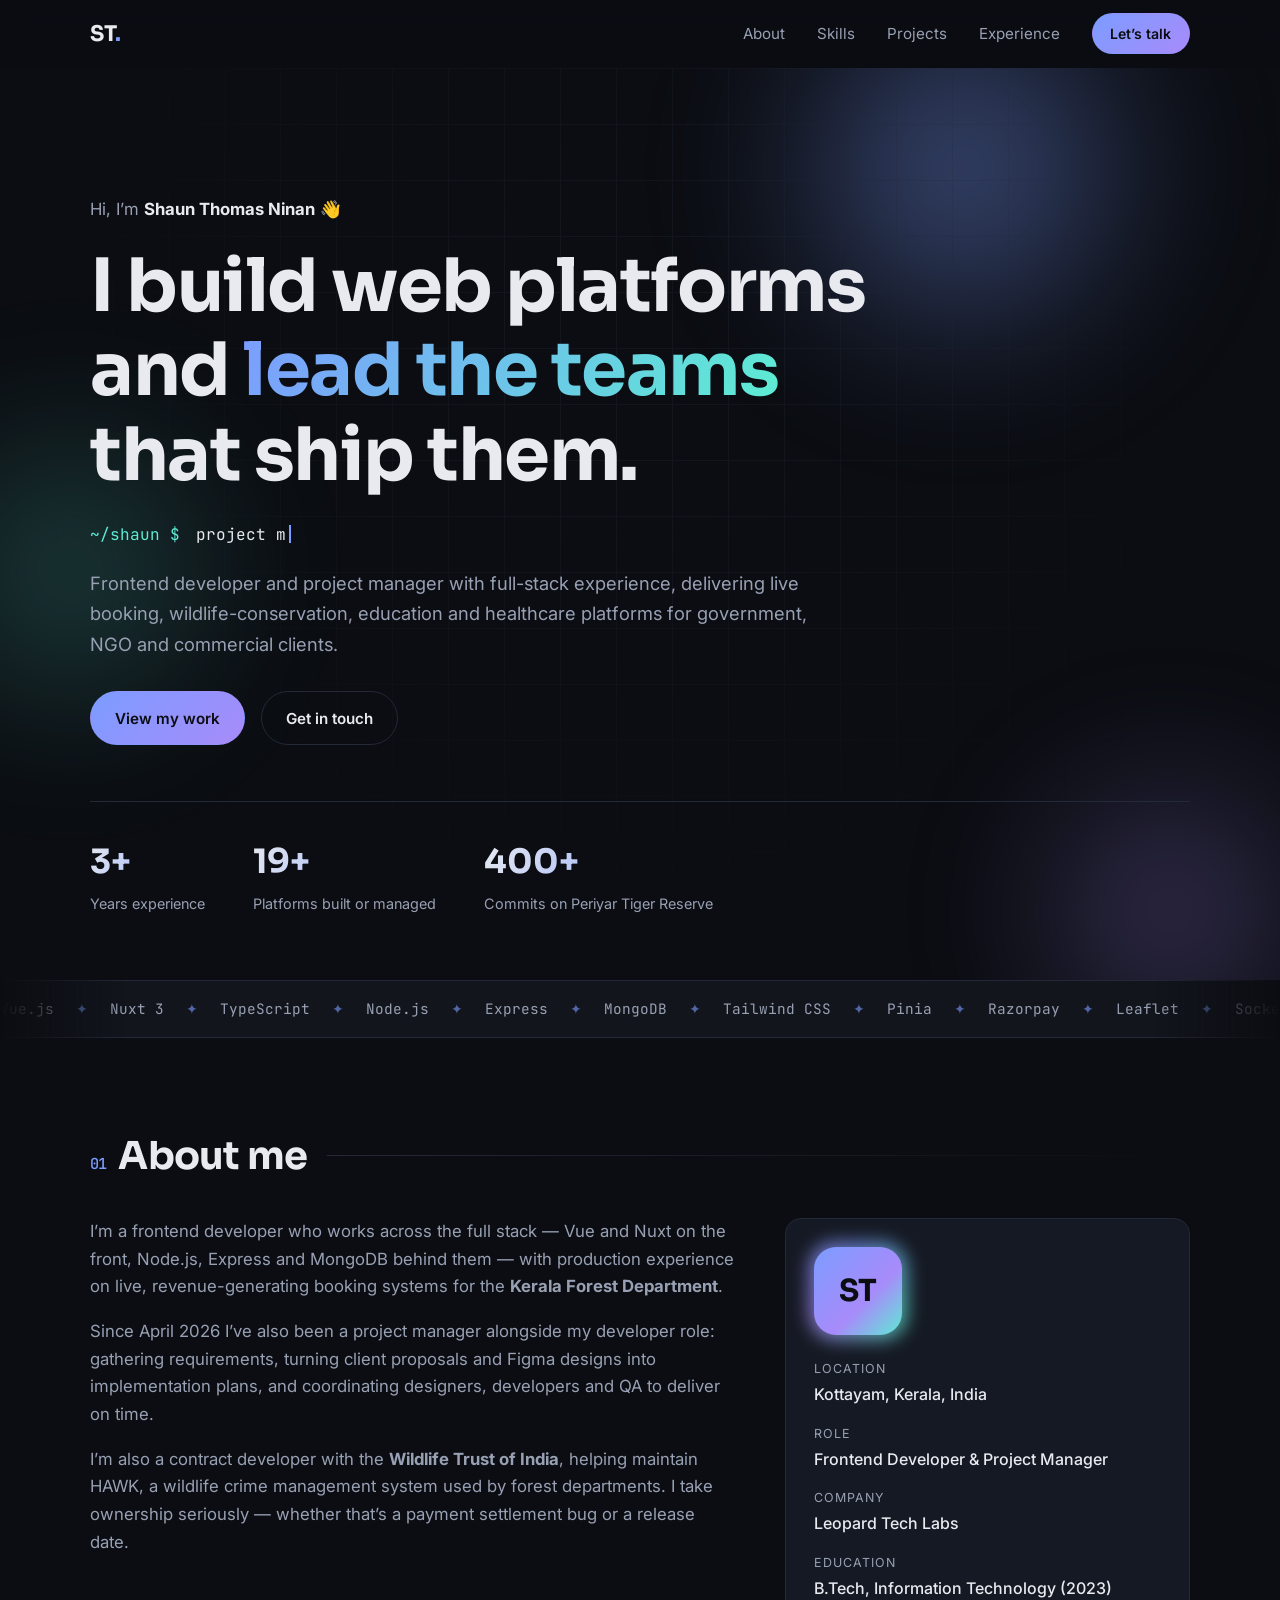
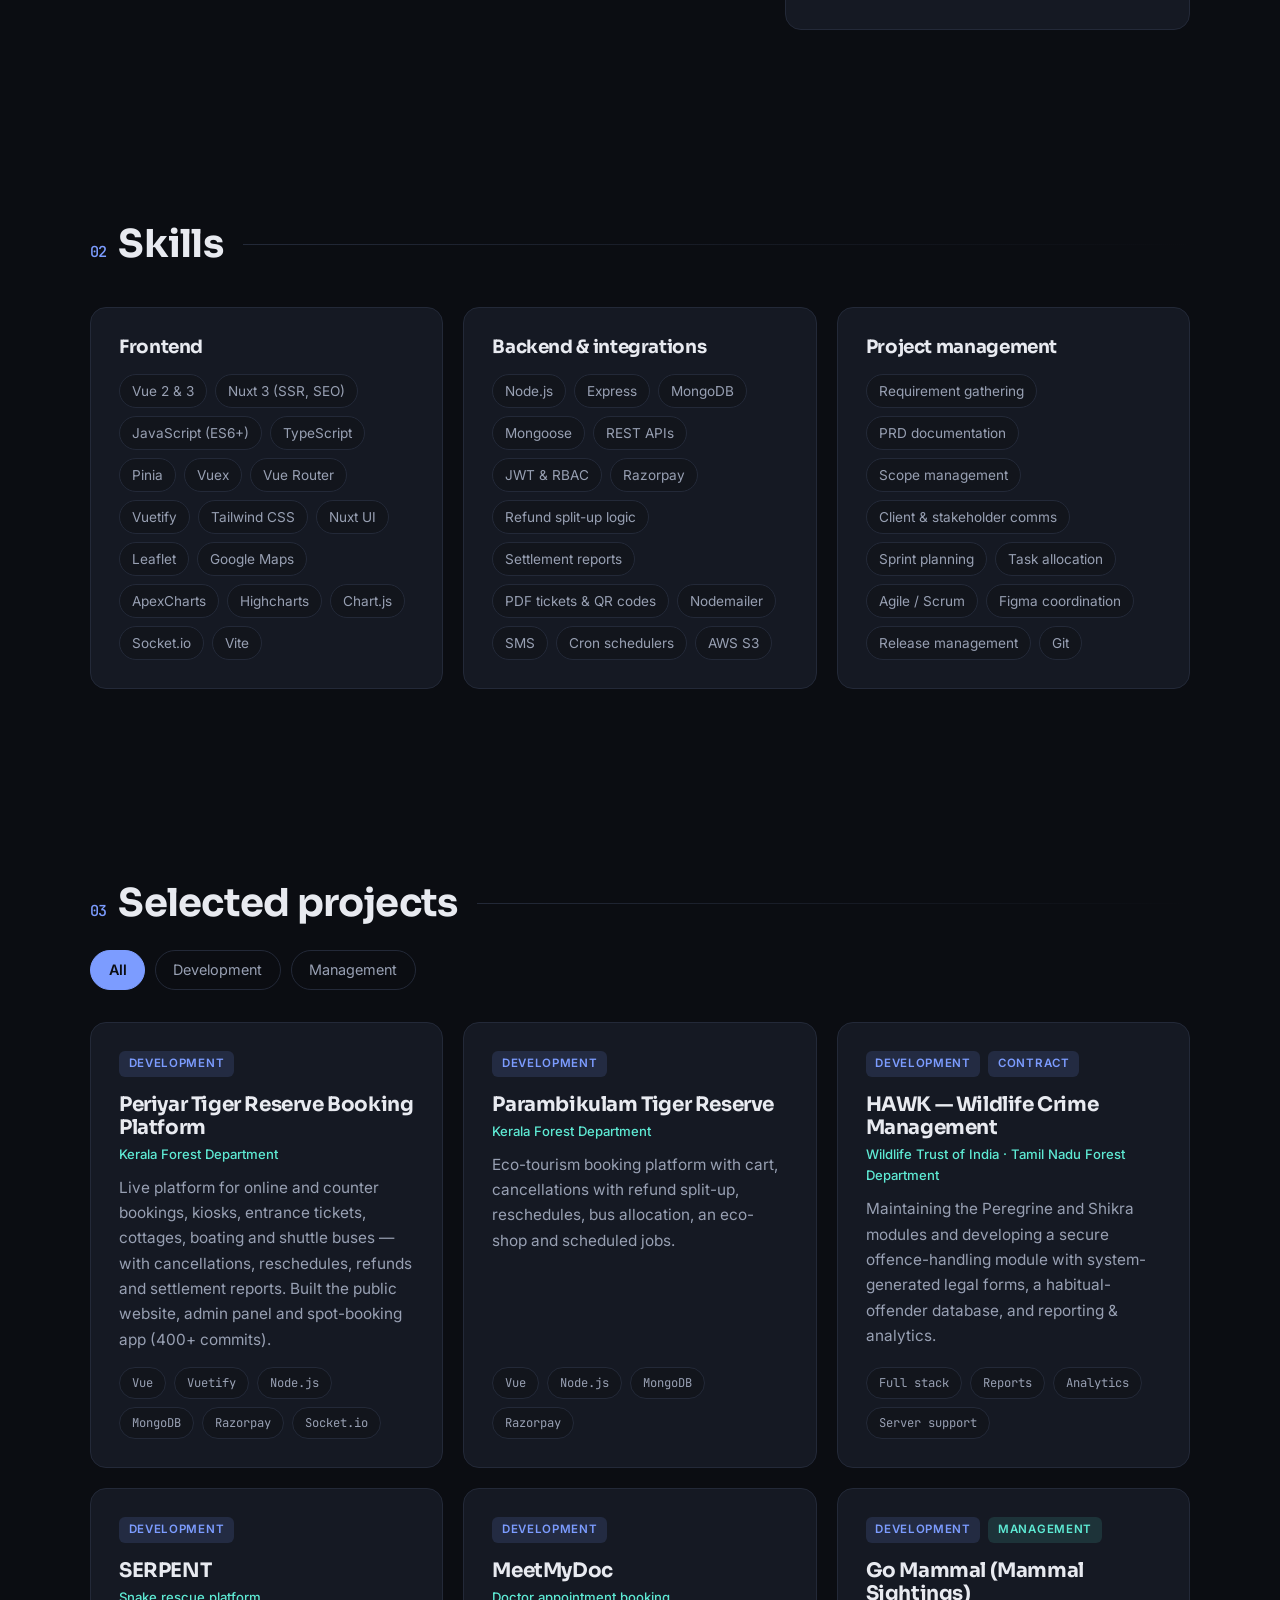
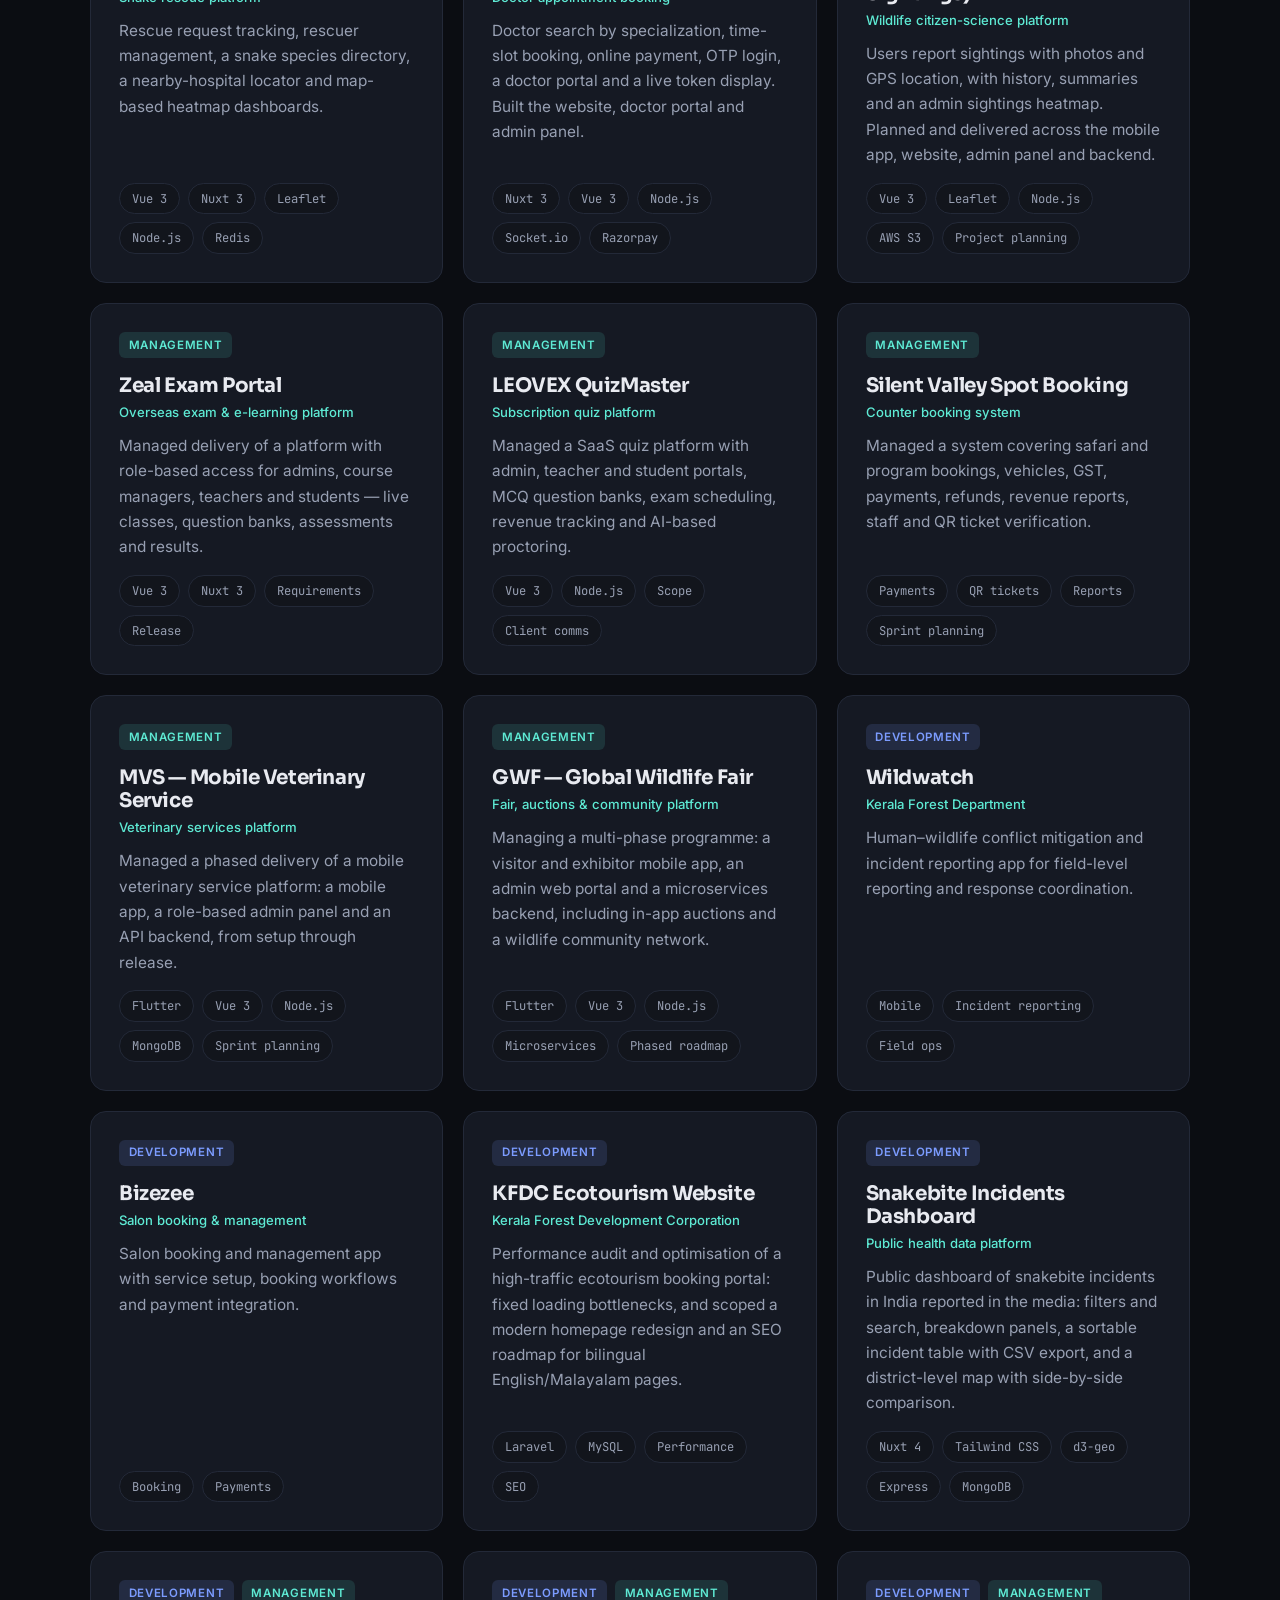
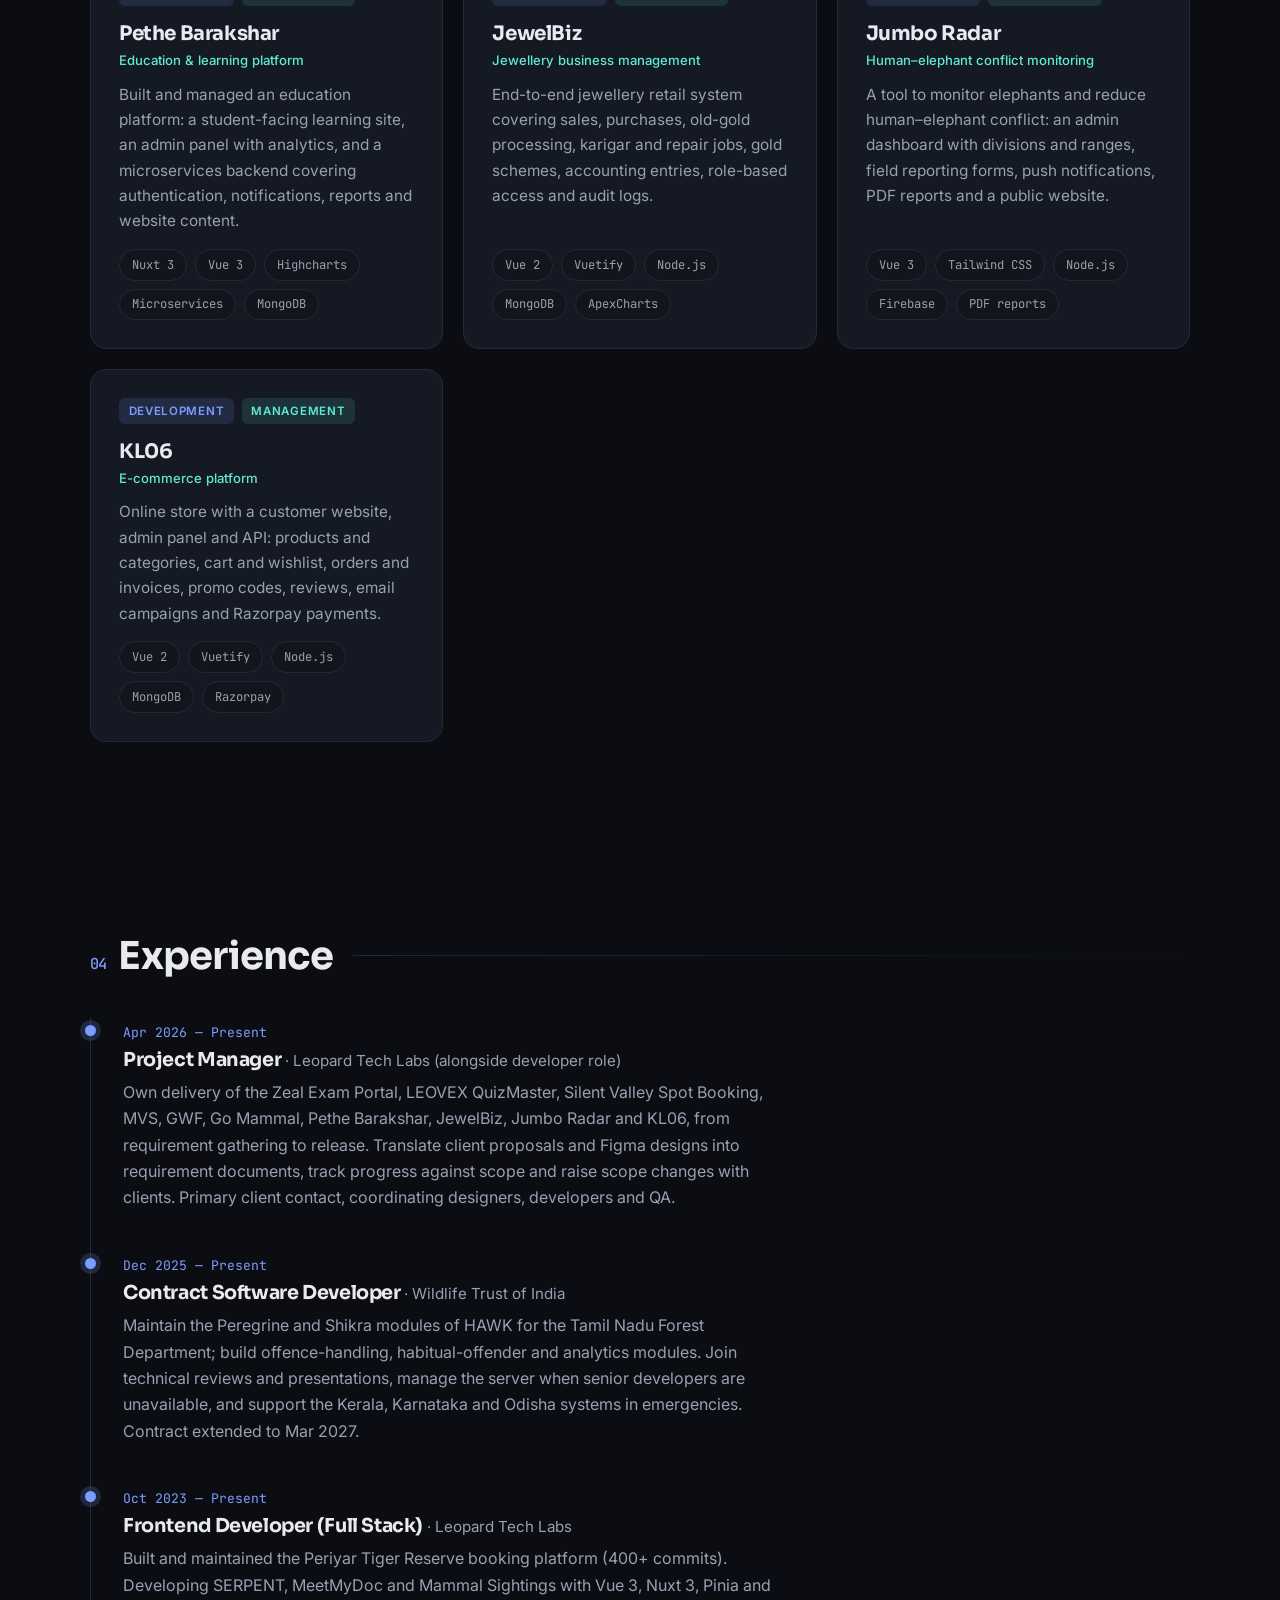
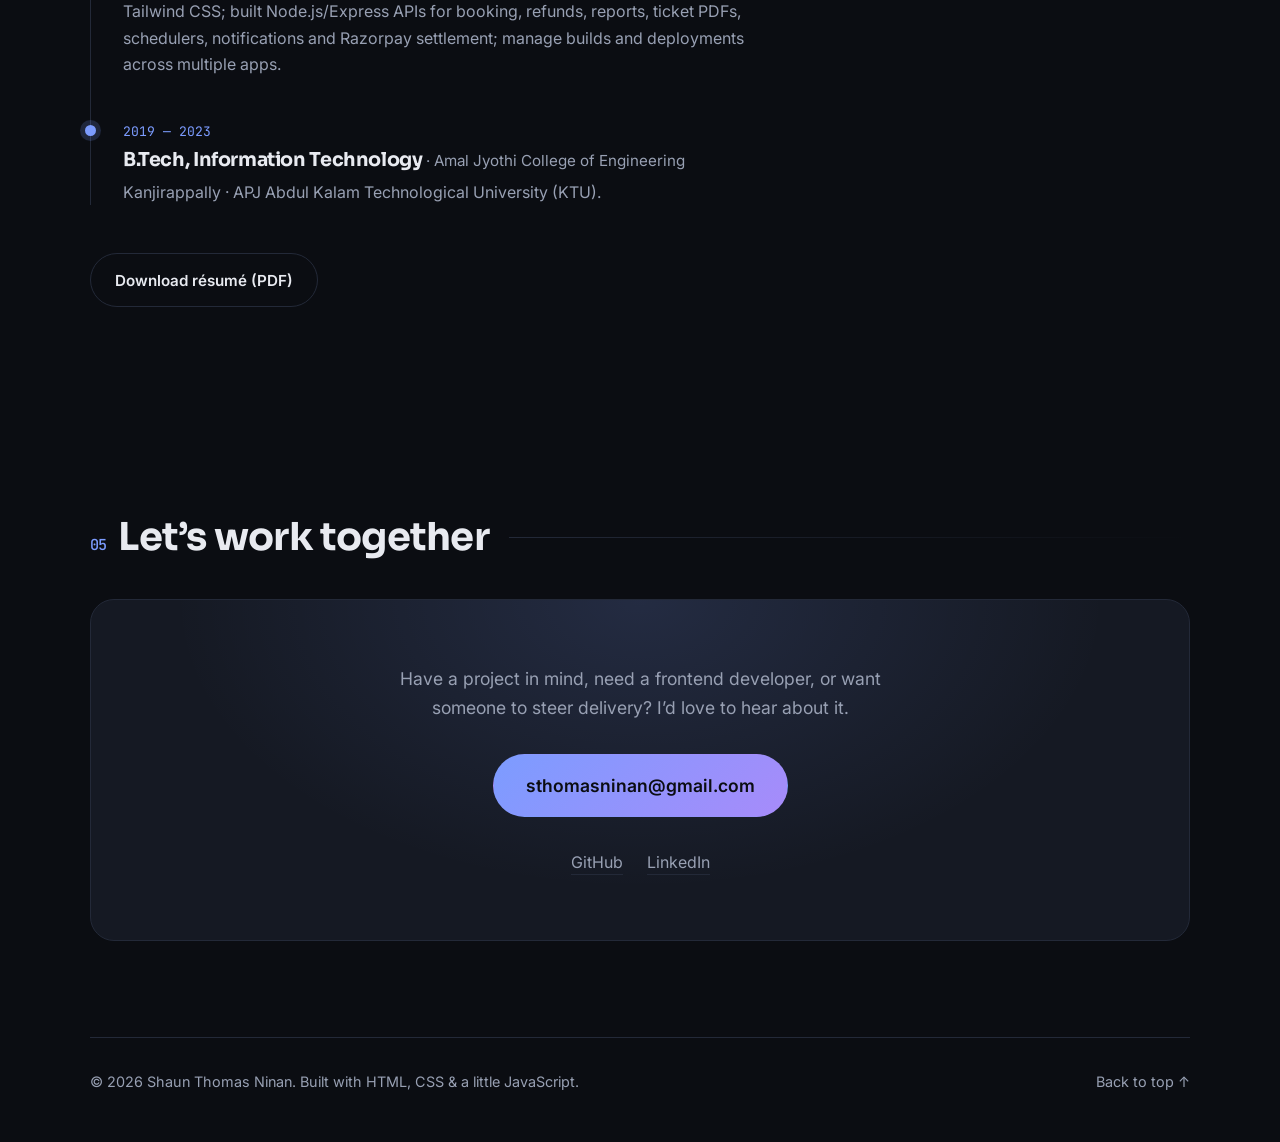
==== index.html @ 78aee13f "Move site to repo root for GitHub Pages" ====
<!doctype html>
<html lang="en">
<head>
  <meta charset="utf-8">
  <meta name="viewport" content="width=device-width, initial-scale=1">
  <title>Shaun Thomas Ninan — Frontend Developer & Project Manager</title>
  <meta name="description" content="Portfolio of Shaun Thomas Ninan — frontend developer (Vue, Nuxt, Node.js) and project manager building booking, wildlife and education platforms for government, NGO and commercial clients.">
  <meta name="theme-color" content="#0b0d12">
  <meta property="og:title" content="Shaun Thomas Ninan — Frontend Developer & Project Manager">
  <meta property="og:description" content="I build web platforms and lead the teams that ship them.">
  <meta property="og:type" content="website">
  <link rel="icon" href="data:image/svg+xml,<svg xmlns='http://www.w3.org/2000/svg' viewBox='0 0 100 100'><rect width='100' height='100' rx='24' fill='%230b0d12'/><text x='50' y='68' font-size='56' font-family='sans-serif' font-weight='700' text-anchor='middle' fill='%237c9cff'>ST</text></svg>">
  <link rel="preconnect" href="https://fonts.googleapis.com">
  <link rel="preconnect" href="https://fonts.gstatic.com" crossorigin>
  <link href="https://fonts.googleapis.com/css2?family=Inter:wght@400;500;600&family=Sora:wght@500;600;700&family=JetBrains+Mono:wght@400;500&display=swap" rel="stylesheet">
  <link rel="stylesheet" href="styles.css">
</head>
<body>
  <a class="skip-link" href="#main">Skip to content</a>
  <div class="scroll-progress" aria-hidden="true"></div>
  <div class="cursor-glow" aria-hidden="true"></div>

  <header class="site-header" id="top">
    <nav class="nav container" aria-label="Primary">
      <a class="logo" href="#top" aria-label="Home">ST<span>.</span></a>
      <button class="nav-toggle" aria-expanded="false" aria-controls="nav-links" aria-label="Toggle menu">
        <span></span><span></span>
      </button>
      <ul class="nav-links" id="nav-links">
        <li><a href="#about">About</a></li>
        <li><a href="#skills">Skills</a></li>
        <li><a href="#projects">Projects</a></li>
        <li><a href="#experience">Experience</a></li>
        <li><a class="btn btn-small" href="#contact">Let’s talk</a></li>
      </ul>
    </nav>
  </header>

  <main id="main">
    <!-- HERO -->
    <section class="hero-wrap">
      <div class="hero-bg" aria-hidden="true">
        <span class="blob b1"></span><span class="blob b2"></span><span class="blob b3"></span>
        <div class="grid-lines"></div>
      </div>
    <div class="hero container">
      <p class="eyebrow reveal">Hi, I’m <strong>Shaun Thomas Ninan</strong> 👋</p>
      <h1 aria-label="I build web platforms and lead the teams that ship them.">
        <span class="line" aria-hidden="true"><span style="--i:0">I build web platforms</span></span>
        <span class="line" aria-hidden="true"><span style="--i:1">and <span class="gradient-text">lead the teams</span></span></span>
        <span class="line" aria-hidden="true"><span style="--i:2">that ship them.</span></span>
      </h1>
      <p class="role mono reveal"><span class="prompt">~/shaun $</span> <span id="typed" data-words="frontend developer|project manager|full-stack engineer|Vue &amp; Nuxt builder">frontend developer</span><span class="caret" aria-hidden="true"></span></p>
      <p class="lead reveal">Frontend developer and project manager with full-stack experience, delivering live booking, wildlife-conservation, education and healthcare platforms for government, NGO and commercial clients.</p>
      <div class="hero-actions reveal">
        <a class="btn" href="#projects">View my work</a>
        <a class="btn btn-ghost" href="#contact">Get in touch</a>
      </div>
      <ul class="stats reveal" aria-label="Highlights">
        <li><strong data-count="3" data-suffix="+">3+</strong><span>Years experience</span></li>
        <li><strong data-count="19" data-suffix="+">19+</strong><span>Platforms built or managed</span></li>
        <li><strong data-count="400" data-suffix="+">400+</strong><span>Commits on Periyar Tiger Reserve</span></li>
      </ul>
    </div>
    </section>

    <!-- TECH MARQUEE -->
    <div class="marquee" aria-hidden="true">
      <div class="marquee-track">
        <span>Vue.js</span><span>Nuxt 3</span><span>TypeScript</span><span>Node.js</span><span>Express</span>
        <span>MongoDB</span><span>Tailwind CSS</span><span>Pinia</span><span>Razorpay</span><span>Leaflet</span>
        <span>Socket.io</span><span>AWS S3</span><span>Figma</span><span>Agile / Scrum</span>
      </div>
    </div>

    <!-- ABOUT -->
    <section class="section container" id="about">
      <h2 class="section-title reveal"><span class="mono">01</span> About me</h2>
      <div class="about-grid">
        <div class="about-text reveal">
          <p>I’m a frontend developer who works across the full stack — Vue and Nuxt on the front, Node.js, Express and MongoDB behind them — with production experience on live, revenue-generating booking systems for the <strong>Kerala Forest Department</strong>.</p>
          <p>Since April 2026 I’ve also been a project manager alongside my developer role: gathering requirements, turning client proposals and Figma designs into implementation plans, and coordinating designers, developers and QA to deliver on time.</p>
          <p>I’m also a contract developer with the <strong>Wildlife Trust of India</strong>, helping maintain HAWK, a wildlife crime management system used by forest departments. I take ownership seriously — whether that’s a payment settlement bug or a release date.</p>
        </div>
        <aside class="about-card reveal" aria-label="Quick facts">
          <div class="avatar" aria-hidden="true">ST</div>
          <dl>
            <div><dt>Location</dt><dd>Kottayam, Kerala, India</dd></div>
            <div><dt>Role</dt><dd>Frontend Developer &amp; Project Manager</dd></div>
            <div><dt>Company</dt><dd>Leopard Tech Labs</dd></div>
            <div><dt>Education</dt><dd>B.Tech, Information Technology (2023)</dd></div>
          </dl>
        </aside>
      </div>
    </section>

    <!-- SKILLS -->
    <section class="section container" id="skills">
      <h2 class="section-title reveal"><span class="mono">02</span> Skills</h2>
      <div class="skills-grid">
        <article class="card reveal">
          <h3>Frontend</h3>
          <ul class="chips">
            <li>Vue 2 &amp; 3</li><li>Nuxt 3 (SSR, SEO)</li><li>JavaScript (ES6+)</li><li>TypeScript</li>
            <li>Pinia</li><li>Vuex</li><li>Vue Router</li><li>Vuetify</li><li>Tailwind CSS</li><li>Nuxt UI</li>
            <li>Leaflet</li><li>Google Maps</li><li>ApexCharts</li><li>Highcharts</li><li>Chart.js</li><li>Socket.io</li><li>Vite</li>
          </ul>
        </article>
        <article class="card reveal">
          <h3>Backend &amp; integrations</h3>
          <ul class="chips">
            <li>Node.js</li><li>Express</li><li>MongoDB</li><li>Mongoose</li><li>REST APIs</li>
            <li>JWT &amp; RBAC</li><li>Razorpay</li><li>Refund split-up logic</li><li>Settlement reports</li>
            <li>PDF tickets &amp; QR codes</li><li>Nodemailer</li><li>SMS</li><li>Cron schedulers</li><li>AWS S3</li>
          </ul>
        </article>
        <article class="card reveal">
          <h3>Project management</h3>
          <ul class="chips">
            <li>Requirement gathering</li><li>PRD documentation</li><li>Scope management</li>
            <li>Client &amp; stakeholder comms</li><li>Sprint planning</li><li>Task allocation</li>
            <li>Agile / Scrum</li><li>Figma coordination</li><li>Release management</li><li>Git</li>
          </ul>
        </article>
      </div>
    </section>

    <!-- PROJECTS -->
    <section class="section container" id="projects">
      <h2 class="section-title reveal"><span class="mono">03</span> Selected projects</h2>
      <div class="filters reveal" role="group" aria-label="Filter projects">
        <button class="filter is-active" data-filter="all" aria-pressed="true">All</button>
        <button class="filter" data-filter="dev" aria-pressed="false">Development</button>
        <button class="filter" data-filter="pm" aria-pressed="false">Management</button>
      </div>

      <div class="projects-grid">
        <article class="project card reveal" data-category="dev">
          <div class="project-top"><span class="badge">Development</span></div>
          <h3>Periyar Tiger Reserve Booking Platform</h3>
          <p class="client">Kerala Forest Department</p>
          <p>Live platform for online and counter bookings, kiosks, entrance tickets, cottages, boating and shuttle buses — with cancellations, reschedules, refunds and settlement reports. Built the public website, admin panel and spot-booking app (400+ commits).</p>
          <ul class="tags"><li>Vue</li><li>Vuetify</li><li>Node.js</li><li>MongoDB</li><li>Razorpay</li><li>Socket.io</li></ul>
        </article>

        <article class="project card reveal" data-category="dev">
          <div class="project-top"><span class="badge">Development</span></div>
          <h3>Parambikulam Tiger Reserve</h3>
          <p class="client">Kerala Forest Department</p>
          <p>Eco-tourism booking platform with cart, cancellations with refund split-up, reschedules, bus allocation, an eco-shop and scheduled jobs.</p>
          <ul class="tags"><li>Vue</li><li>Node.js</li><li>MongoDB</li><li>Razorpay</li></ul>
        </article>

        <article class="project card reveal" data-category="dev">
          <div class="project-top"><span class="badge">Development</span><span class="badge badge-alt">Contract</span></div>
          <h3>HAWK — Wildlife Crime Management</h3>
          <p class="client">Wildlife Trust of India · Tamil Nadu Forest Department</p>
          <p>Maintaining the Peregrine and Shikra modules and developing a secure offence-handling module with system-generated legal forms, a habitual-offender database, and reporting &amp; analytics.</p>
          <ul class="tags"><li>Full stack</li><li>Reports</li><li>Analytics</li><li>Server support</li></ul>
        </article>

        <article class="project card reveal" data-category="dev">
          <div class="project-top"><span class="badge">Development</span></div>
          <h3>SERPENT</h3>
          <p class="client">Snake rescue platform</p>
          <p>Rescue request tracking, rescuer management, a snake species directory, a nearby-hospital locator and map-based heatmap dashboards.</p>
          <ul class="tags"><li>Vue 3</li><li>Nuxt 3</li><li>Leaflet</li><li>Node.js</li><li>Redis</li></ul>
        </article>

        <article class="project card reveal" data-category="dev">
          <div class="project-top"><span class="badge">Development</span></div>
          <h3>MeetMyDoc</h3>
          <p class="client">Doctor appointment booking</p>
          <p>Doctor search by specialization, time-slot booking, online payment, OTP login, a doctor portal and a live token display. Built the website, doctor portal and admin panel.</p>
          <ul class="tags"><li>Nuxt 3</li><li>Vue 3</li><li>Node.js</li><li>Socket.io</li><li>Razorpay</li></ul>
        </article>

        <article class="project card reveal" data-category="dev pm">
          <div class="project-top"><span class="badge">Development</span><span class="badge badge-pm">Management</span></div>
          <h3>Go Mammal (Mammal Sightings)</h3>
          <p class="client">Wildlife citizen-science platform</p>
          <p>Users report sightings with photos and GPS location, with history, summaries and an admin sightings heatmap. Planned and delivered across the mobile app, website, admin panel and backend.</p>
          <ul class="tags"><li>Vue 3</li><li>Leaflet</li><li>Node.js</li><li>AWS S3</li><li>Project planning</li></ul>
        </article>

        <article class="project card reveal" data-category="pm">
          <div class="project-top"><span class="badge badge-pm">Management</span></div>
          <h3>Zeal Exam Portal</h3>
          <p class="client">Overseas exam &amp; e-learning platform</p>
          <p>Managed delivery of a platform with role-based access for admins, course managers, teachers and students — live classes, question banks, assessments and results.</p>
          <ul class="tags"><li>Vue 3</li><li>Nuxt 3</li><li>Requirements</li><li>Release</li></ul>
        </article>

        <article class="project card reveal" data-category="pm">
          <div class="project-top"><span class="badge badge-pm">Management</span></div>
          <h3>LEOVEX QuizMaster</h3>
          <p class="client">Subscription quiz platform</p>
          <p>Managed a SaaS quiz platform with admin, teacher and student portals, MCQ question banks, exam scheduling, revenue tracking and AI-based proctoring.</p>
          <ul class="tags"><li>Vue 3</li><li>Node.js</li><li>Scope</li><li>Client comms</li></ul>
        </article>

        <article class="project card reveal" data-category="pm">
          <div class="project-top"><span class="badge badge-pm">Management</span></div>
          <h3>Silent Valley Spot Booking</h3>
          <p class="client">Counter booking system</p>
          <p>Managed a system covering safari and program bookings, vehicles, GST, payments, refunds, revenue reports, staff and QR ticket verification.</p>
          <ul class="tags"><li>Payments</li><li>QR tickets</li><li>Reports</li><li>Sprint planning</li></ul>
        </article>

        <article class="project card reveal" data-category="pm">
          <div class="project-top"><span class="badge badge-pm">Management</span></div>
          <h3>MVS — Mobile Veterinary Service</h3>
          <p class="client">Veterinary services platform</p>
          <p>Managed a phased delivery of a mobile veterinary service platform: a mobile app, a role-based admin panel and an API backend, from setup through release.</p>
          <ul class="tags"><li>Flutter</li><li>Vue 3</li><li>Node.js</li><li>MongoDB</li><li>Sprint planning</li></ul>
        </article>

        <article class="project card reveal" data-category="pm">
          <div class="project-top"><span class="badge badge-pm">Management</span></div>
          <h3>GWF — Global Wildlife Fair</h3>
          <p class="client">Fair, auctions &amp; community platform</p>
          <p>Managing a multi-phase programme: a visitor and exhibitor mobile app, an admin web portal and a microservices backend, including in-app auctions and a wildlife community network.</p>
          <ul class="tags"><li>Flutter</li><li>Vue 3</li><li>Node.js</li><li>Microservices</li><li>Phased roadmap</li></ul>
        </article>

        <article class="project card reveal" data-category="dev">
          <div class="project-top"><span class="badge">Development</span></div>
          <h3>Wildwatch</h3>
          <p class="client">Kerala Forest Department</p>
          <p>Human–wildlife conflict mitigation and incident reporting app for field-level reporting and response coordination.</p>
          <ul class="tags"><li>Mobile</li><li>Incident reporting</li><li>Field ops</li></ul>
        </article>

        <article class="project card reveal" data-category="dev">
          <div class="project-top"><span class="badge">Development</span></div>
          <h3>Bizezee</h3>
          <p class="client">Salon booking &amp; management</p>
          <p>Salon booking and management app with service setup, booking workflows and payment integration.</p>
          <ul class="tags"><li>Booking</li><li>Payments</li></ul>
        </article>

        <article class="project card reveal" data-category="dev">
          <div class="project-top"><span class="badge">Development</span></div>
          <h3>KFDC Ecotourism Website</h3>
          <p class="client">Kerala Forest Development Corporation</p>
          <p>Performance audit and optimisation of a high-traffic ecotourism booking portal: fixed loading bottlenecks, and scoped a modern homepage redesign and an SEO roadmap for bilingual English/Malayalam pages.</p>
          <ul class="tags"><li>Laravel</li><li>MySQL</li><li>Performance</li><li>SEO</li></ul>
        </article>

        <article class="project card reveal" data-category="dev">
          <div class="project-top"><span class="badge">Development</span></div>
          <h3>Snakebite Incidents Dashboard</h3>
          <p class="client">Public health data platform</p>
          <p>Public dashboard of snakebite incidents in India reported in the media: filters and search, breakdown panels, a sortable incident table with CSV export, and a district-level map with side-by-side comparison.</p>
          <ul class="tags"><li>Nuxt 4</li><li>Tailwind CSS</li><li>d3-geo</li><li>Express</li><li>MongoDB</li></ul>
        </article>

        <article class="project card reveal" data-category="dev pm">
          <div class="project-top"><span class="badge">Development</span><span class="badge badge-pm">Management</span></div>
          <h3>Pethe Barakshar</h3>
          <p class="client">Education &amp; learning platform</p>
          <p>Built and managed an education platform: a student-facing learning site, an admin panel with analytics, and a microservices backend covering authentication, notifications, reports and website content.</p>
          <ul class="tags"><li>Nuxt 3</li><li>Vue 3</li><li>Highcharts</li><li>Microservices</li><li>MongoDB</li></ul>
        </article>

        <article class="project card reveal" data-category="dev pm">
          <div class="project-top"><span class="badge">Development</span><span class="badge badge-pm">Management</span></div>
          <h3>JewelBiz</h3>
          <p class="client">Jewellery business management</p>
          <p>End-to-end jewellery retail system covering sales, purchases, old-gold processing, karigar and repair jobs, gold schemes, accounting entries, role-based access and audit logs.</p>
          <ul class="tags"><li>Vue 2</li><li>Vuetify</li><li>Node.js</li><li>MongoDB</li><li>ApexCharts</li></ul>
        </article>

        <article class="project card reveal" data-category="dev pm">
          <div class="project-top"><span class="badge">Development</span><span class="badge badge-pm">Management</span></div>
          <h3>Jumbo Radar</h3>
          <p class="client">Human–elephant conflict monitoring</p>
          <p>A tool to monitor elephants and reduce human–elephant conflict: an admin dashboard with divisions and ranges, field reporting forms, push notifications, PDF reports and a public website.</p>
          <ul class="tags"><li>Vue 3</li><li>Tailwind CSS</li><li>Node.js</li><li>Firebase</li><li>PDF reports</li></ul>
        </article>

        <article class="project card reveal" data-category="dev pm">
          <div class="project-top"><span class="badge">Development</span><span class="badge badge-pm">Management</span></div>
          <h3>KL06</h3>
          <p class="client">E-commerce platform</p>
          <p>Online store with a customer website, admin panel and API: products and categories, cart and wishlist, orders and invoices, promo codes, reviews, email campaigns and Razorpay payments.</p>
          <ul class="tags"><li>Vue 2</li><li>Vuetify</li><li>Node.js</li><li>MongoDB</li><li>Razorpay</li></ul>
        </article>
      </div>
    </section>

    <!-- EXPERIENCE -->
    <section class="section container" id="experience">
      <h2 class="section-title reveal"><span class="mono">04</span> Experience</h2>
      <ol class="timeline">
        <li class="reveal">
          <span class="when mono">Apr 2026 — Present</span>
          <h3>Project Manager <small>· Leopard Tech Labs (alongside developer role)</small></h3>
          <p>Own delivery of the Zeal Exam Portal, LEOVEX QuizMaster, Silent Valley Spot Booking, MVS, GWF, Go Mammal, Pethe Barakshar, JewelBiz, Jumbo Radar and KL06, from requirement gathering to release. Translate client proposals and Figma designs into requirement documents, track progress against scope and raise scope changes with clients. Primary client contact, coordinating designers, developers and QA.</p>
        </li>
        <li class="reveal">
          <span class="when mono">Dec 2025 — Present</span>
          <h3>Contract Software Developer <small>· Wildlife Trust of India</small></h3>
          <p>Maintain the Peregrine and Shikra modules of HAWK for the Tamil Nadu Forest Department; build offence-handling, habitual-offender and analytics modules. Join technical reviews and presentations, manage the server when senior developers are unavailable, and support the Kerala, Karnataka and Odisha systems in emergencies. Contract extended to Mar 2027.</p>
        </li>
        <li class="reveal">
          <span class="when mono">Oct 2023 — Present</span>
          <h3>Frontend Developer (Full Stack) <small>· Leopard Tech Labs</small></h3>
          <p>Built and maintained the Periyar Tiger Reserve booking platform (400+ commits). Developing SERPENT, MeetMyDoc and Mammal Sightings with Vue 3, Nuxt 3, Pinia and Tailwind CSS; built Node.js/Express APIs for booking, refunds, reports, ticket PDFs, schedulers, notifications and Razorpay settlement; manage builds and deployments across multiple apps.</p>
        </li>
        <li class="reveal">
          <span class="when mono">2019 — 2023</span>
          <h3>B.Tech, Information Technology <small>· Amal Jyothi College of Engineering</small></h3>
          <p>Kanjirappally · APJ Abdul Kalam Technological University (KTU).</p>
        </li>
      </ol>
      <p class="resume reveal"><a class="btn btn-ghost" href="resume.pdf" download="Shaun_Thomas_Ninan_Resume.pdf">Download résumé (PDF)</a></p>
    </section>

    <!-- CONTACT -->
    <section class="section container contact" id="contact">
      <h2 class="section-title reveal"><span class="mono">05</span> Let’s work together</h2>
      <div class="contact-card reveal">
        <p>Have a project in mind, need a frontend developer, or want someone to steer delivery? I’d love to hear about it.</p>
        <a class="btn btn-large" href="mailto:sthomasninan@gmail.com">sthomasninan@gmail.com</a>
        <ul class="socials">
          <li><a href="https://github.com/shaunthomasninan" target="_blank" rel="noopener">GitHub</a></li>
          <li><a href="https://www.linkedin.com/in/shaunthomasninan" target="_blank" rel="noopener">LinkedIn</a></li>
        </ul>
      </div>
    </section>
  </main>

  <footer class="site-footer container">
    <p>© <span id="year">2026</span> Shaun Thomas Ninan. Built with HTML, CSS &amp; a little JavaScript.</p>
    <a href="#top">Back to top ↑</a>
  </footer>

  <script src="script.js"></script>
</body>
</html>
---- styles.css ----
/* ---------- Tokens ---------- */
:root {
  --bg: #0b0d12;
  --bg-elev: #12151c;
  --bg-card: #151923;
  --border: #232938;
  --text: #e8eaf0;
  --muted: #98a0b3;
  --accent: #7c9cff;
  --accent-2: #5eead4;
  --radius: 16px;
  --font-body: "Inter", system-ui, -apple-system, "Segoe UI", sans-serif;
  --font-head: "Sora", var(--font-body);
  --font-mono: "JetBrains Mono", ui-monospace, "SF Mono", Menlo, monospace;
  --header-h: 68px;
}

/* ---------- Base ---------- */
*, *::before, *::after { box-sizing: border-box; }
html { scroll-behavior: smooth; scroll-padding-top: calc(var(--header-h) + 12px); }
body {
  margin: 0;
  background: var(--bg);
  color: var(--text);
  font-family: var(--font-body);
  line-height: 1.65;
  -webkit-font-smoothing: antialiased;
  overflow-x: clip;
}
img, svg { max-width: 100%; display: block; }
a { color: inherit; text-decoration: none; }
ul, ol { list-style: none; margin: 0; padding: 0; }
h1, h2, h3 { font-family: var(--font-head); line-height: 1.15; margin: 0; letter-spacing: -0.02em; }
p { margin: 0 0 1em; }
.container { width: min(1100px, 100% - 2.5rem); margin-inline: auto; }
.mono { font-family: var(--font-mono); }

:focus-visible { outline: 2px solid var(--accent); outline-offset: 3px; border-radius: 6px; }
.skip-link {
  position: absolute; left: 1rem; top: -4rem; background: var(--accent); color: #000;
  padding: .6rem 1rem; border-radius: 8px; z-index: 100; transition: top .2s;
}
.skip-link:focus { top: 1rem; }

/* ---------- Header / Nav ---------- */
.site-header {
  position: sticky; top: 0; z-index: 50; height: var(--header-h);
  background: rgba(11, 13, 18, .72);
  backdrop-filter: blur(14px); -webkit-backdrop-filter: blur(14px);
  border-bottom: 1px solid transparent; transition: border-color .3s;
}
.site-header.scrolled { border-color: var(--border); }
.nav { height: 100%; display: flex; align-items: center; justify-content: space-between; }
.logo { font-family: var(--font-head); font-weight: 700; font-size: 1.35rem; }
.logo span { color: var(--accent); }
.nav-links { display: flex; align-items: center; gap: 2rem; }
.nav-links a:not(.btn) { color: var(--muted); font-size: .95rem; transition: color .2s; }
.nav-links a:not(.btn):hover, .nav-links a.active { color: var(--text); }
.nav-toggle { display: none; background: none; border: 0; width: 40px; height: 40px; cursor: pointer; position: relative; }
.nav-toggle span { position: absolute; left: 10px; right: 10px; height: 2px; background: var(--text); transition: transform .25s, top .25s; }
.nav-toggle span:first-child { top: 15px; }
.nav-toggle span:last-child { top: 23px; }
.nav-toggle[aria-expanded="true"] span:first-child { top: 19px; transform: rotate(45deg); }
.nav-toggle[aria-expanded="true"] span:last-child { top: 19px; transform: rotate(-45deg); }

/* ---------- Buttons ---------- */
.btn {
  display: inline-block; padding: .85rem 1.5rem; border-radius: 999px; font-weight: 600; font-size: .95rem;
  background: linear-gradient(135deg, var(--accent), #a78bfa); color: #0b0d12; border: 1px solid transparent;
  transition: transform .2s, box-shadow .2s, background .2s; cursor: pointer;
  transform: translate(var(--tx, 0px), var(--ty, 0px));
}
.btn:hover { transform: translate(var(--tx, 0px), calc(var(--ty, 0px) - 2px)); box-shadow: 0 10px 30px -10px rgba(124, 156, 255, .6); }
.btn-small { padding: .5rem 1.1rem; font-size: .88rem; }
.btn-large { padding: 1rem 2rem; font-size: 1.1rem; }
.btn-ghost { background: transparent; color: var(--text); border-color: var(--border); }
.btn-ghost:hover { border-color: var(--accent); box-shadow: none; background: rgba(124, 156, 255, .08); }

/* ---------- Hero ---------- */
.hero-wrap { position: relative; overflow: clip; }
.hero { position: relative; z-index: 1; padding: clamp(4rem, 12vw, 8rem) 0 4rem; }
.hero-bg { position: absolute; inset: 0; pointer-events: none; }
.blob { position: absolute; border-radius: 50%; filter: blur(70px); will-change: transform; }
.b1 { width: 480px; height: 480px; top: -140px; right: 6%; opacity: .5; background: radial-gradient(circle, #7c9cff, transparent 65%); animation: float1 18s ease-in-out infinite alternate; }
.b2 { width: 420px; height: 420px; top: 32%; left: -140px; opacity: .26; background: radial-gradient(circle, #5eead4, transparent 65%); animation: float2 22s ease-in-out infinite alternate; }
.b3 { width: 380px; height: 380px; bottom: -120px; right: -80px; opacity: .34; background: radial-gradient(circle, #a78bfa, transparent 65%); animation: float3 20s ease-in-out infinite alternate; }
.grid-lines {
  position: absolute; inset: 0; opacity: .35;
  background-image: linear-gradient(var(--border) 1px, transparent 1px), linear-gradient(90deg, var(--border) 1px, transparent 1px);
  background-size: 56px 56px;
  -webkit-mask-image: radial-gradient(ellipse at 50% 30%, #000 15%, transparent 70%);
  mask-image: radial-gradient(ellipse at 50% 30%, #000 15%, transparent 70%);
}
@keyframes float1 { to { transform: translate(-80px, 70px) scale(1.15); } }
@keyframes float2 { to { transform: translate(90px, -60px) scale(1.2); } }
@keyframes float3 { to { transform: translate(-60px, -80px) scale(1.1); } }
.eyebrow { color: var(--muted); font-size: 1.05rem; margin-bottom: 1.25rem; }
.eyebrow strong { color: var(--text); }
.hero h1 { font-size: clamp(2.4rem, 6.5vw, 4.6rem); font-weight: 700; margin-bottom: 1.5rem; }
.gradient-text { background: linear-gradient(120deg, var(--accent), var(--accent-2)); -webkit-background-clip: text; background-clip: text; color: transparent; }
.lead { max-width: 60ch; font-size: 1.15rem; color: var(--muted); }
.hero-actions { display: flex; flex-wrap: wrap; gap: 1rem; margin: 2rem 0 3.5rem; }
.stats { display: flex; flex-wrap: wrap; gap: 1rem 3rem; border-top: 1px solid var(--border); padding-top: 2rem; }
.stats strong { display: block; font-family: var(--font-head); font-size: 2.1rem; }
.project p.client { flex: none; font-size: .82rem; color: var(--accent-2); font-weight: 500; margin: 0 0 .6rem; }
.badge-alt { background: rgba(167, 139, 250, .15); color: #c4b5fd; }
.stats span { color: var(--muted); font-size: .9rem; }

/* ---------- Sections ---------- */
.section { padding: clamp(3.5rem, 8vw, 6rem) 0; }
.section-title { font-size: clamp(1.7rem, 3.5vw, 2.4rem); margin-bottom: 2.5rem; display: flex; align-items: baseline; gap: .75rem; }
.section-title .mono { font-size: .95rem; color: var(--accent); font-weight: 500; }

/* About */
.about-grid { display: grid; grid-template-columns: 1.6fr 1fr; gap: 3rem; align-items: start; }
.about-text p { color: var(--muted); font-size: 1.05rem; }
.about-card { background: var(--bg-card); border: 1px solid var(--border); border-radius: var(--radius); padding: 1.75rem; }
.avatar {
  width: 88px; height: 88px; border-radius: 22px; display: grid; place-items: center; margin-bottom: 1.5rem;
  background: linear-gradient(135deg, var(--accent), #a78bfa 60%, var(--accent-2)); color: #0b0d12;
  font-family: var(--font-head); font-weight: 700; font-size: 1.9rem;
}
.about-card dl { margin: 0; display: grid; gap: 1rem; }
.about-card dt { font-size: .78rem; text-transform: uppercase; letter-spacing: .08em; color: var(--muted); }
.about-card dd { margin: .1rem 0 0; font-weight: 500; }
.status { display: flex; align-items: center; gap: .5rem; }
.status i { width: 8px; height: 8px; border-radius: 50%; background: #34d399; box-shadow: 0 0 0 4px rgba(52, 211, 153, .2); }

/* Cards / Skills */
.card { background: var(--bg-card); border: 1px solid var(--border); border-radius: var(--radius); padding: 1.75rem; transition: transform .25s, border-color .25s; }
.card:hover { transform: translateY(-4px); border-color: rgba(124, 156, 255, .5); }
.skills-grid { display: grid; grid-template-columns: repeat(auto-fit, minmax(280px, 1fr)); gap: 1.25rem; }
.skills-grid h3 { font-size: 1.15rem; margin-bottom: 1.1rem; }
.chips, .tags { display: flex; flex-wrap: wrap; gap: .5rem; }
.chips li, .tags li {
  font-size: .85rem; padding: .3rem .75rem; border-radius: 999px;
  background: var(--bg-elev); border: 1px solid var(--border); color: var(--muted);
}
.tags li { font-family: var(--font-mono); font-size: .76rem; }

/* Projects */
.filters { display: flex; flex-wrap: wrap; gap: .6rem; margin: -1rem 0 2rem; }
.filter {
  font: inherit; font-size: .9rem; padding: .45rem 1.1rem; border-radius: 999px; cursor: pointer;
  background: transparent; color: var(--muted); border: 1px solid var(--border); transition: all .2s;
}
.filter:hover { color: var(--text); border-color: var(--accent); }
.filter.is-active { background: var(--accent); color: #0b0d12; border-color: var(--accent); font-weight: 600; }
.projects-grid { display: grid; grid-template-columns: repeat(auto-fill, minmax(320px, 1fr)); gap: 1.25rem; }
.project { display: flex; flex-direction: column; }
.project[hidden] { display: none; }
.project h3 { font-size: 1.25rem; margin: 1rem 0 .3rem; }
.project p { color: var(--muted); font-size: .96rem; flex: 1; }
.project-top { display: flex; align-items: center; gap: .5rem; }
.icon-link { margin-left: auto; width: 34px; height: 34px; display: grid; place-items: center; border-radius: 50%; border: 1px solid var(--border); transition: all .2s; }
.icon-link:hover { background: var(--accent); color: #0b0d12; border-color: var(--accent); }
.badge { font-size: .72rem; font-weight: 600; text-transform: uppercase; letter-spacing: .06em; padding: .22rem .6rem; border-radius: 6px; background: rgba(124, 156, 255, .14); color: var(--accent); }
.badge-pm { background: rgba(94, 234, 212, .12); color: var(--accent-2); }

/* Timeline */
.timeline { position: relative; padding-left: 2rem; border-left: 1px solid var(--border); display: grid; gap: 2.5rem; }
.timeline li { position: relative; }
.timeline li::before {
  content: ""; position: absolute; left: calc(-2rem - 6px); top: .45rem; width: 11px; height: 11px; border-radius: 50%;
  background: var(--bg); border: 2px solid var(--accent);
}
.when { font-size: .82rem; color: var(--accent); }
.timeline h3 { font-size: 1.2rem; margin: .3rem 0 .5rem; }
.timeline h3 small { font-family: var(--font-body); font-weight: 400; color: var(--muted); font-size: .95rem; letter-spacing: 0; }
.timeline p { color: var(--muted); max-width: 65ch; margin: 0; }
.resume { margin-top: 3rem; }

/* Contact */
.contact-card {
  text-align: center; padding: clamp(2rem, 6vw, 4rem) 1.5rem; border-radius: 24px;
  background: radial-gradient(ellipse at top, rgba(124, 156, 255, .14), transparent 60%), var(--bg-card);
  border: 1px solid var(--border);
}
.contact-card p { color: var(--muted); max-width: 48ch; margin: 0 auto 2rem; font-size: 1.1rem; }
.socials { display: flex; justify-content: center; flex-wrap: wrap; gap: 1.5rem; margin-top: 2rem; }
.socials a { color: var(--muted); border-bottom: 1px solid var(--border); padding-bottom: 2px; transition: all .2s; }
.socials a:hover { color: var(--accent); border-color: var(--accent); }

/* Footer */
.site-footer { display: flex; justify-content: space-between; flex-wrap: wrap; gap: 1rem; padding: 2rem 0 3rem; border-top: 1px solid var(--border); color: var(--muted); font-size: .9rem; }
.site-footer p { margin: 0; }
.site-footer a:hover { color: var(--accent); }

/* ---------- Reveal animation ---------- */
.js .reveal { opacity: 0; transform: translateY(24px); transition: opacity .7s ease, transform .7s ease; }
.js .reveal.in { opacity: 1; transform: none; }

/* ---------- Motion & polish ---------- */
/* Headline: lines slide up from a mask */
.hero h1 .line { display: block; overflow: hidden; padding-bottom: .1em; margin-bottom: -.1em; }
.hero h1 .line > span {
  display: inline-block; transform: translateY(115%);
  animation: lineUp .9s cubic-bezier(.2, .8, .2, 1) forwards;
  animation-delay: calc(var(--i) * 130ms + 150ms);
}
@keyframes lineUp { to { transform: none; } }
.gradient-text {
  background-image: linear-gradient(120deg, var(--accent), var(--accent-2), var(--accent));
  background-size: 200% 100%; animation: shimmer 6s linear infinite;
}
@keyframes shimmer { to { background-position: -200% 0; } }

/* Typed role line */
.role { font-size: 1rem; color: var(--text); margin: 0 0 1.25rem; min-height: 1.6em; }
.role .prompt { color: var(--accent-2); margin-right: .4rem; }
.caret { display: inline-block; width: 2px; height: 1.1em; margin-left: 3px; vertical-align: -.2em; background: var(--accent); animation: blink 1s steps(1) infinite; }
@keyframes blink { 50% { opacity: 0; } }

/* Scroll progress bar */
.scroll-progress {
  position: fixed; top: 0; left: 0; width: 100%; height: 3px; z-index: 60;
  transform-origin: 0 50%; transform: scaleX(var(--p, 0));
  background: linear-gradient(90deg, var(--accent), var(--accent-2));
}

/* Cursor spotlight (fine pointers only; enabled by JS) */
.cursor-glow {
  position: fixed; left: 0; top: 0; width: 540px; height: 540px; margin: -270px 0 0 -270px; z-index: -1;
  border-radius: 50%; pointer-events: none; opacity: 0; transition: opacity .4s;
  background: radial-gradient(circle, rgba(124, 156, 255, .13), transparent 60%);
  transform: translate3d(var(--cx, -999px), var(--cy, -999px), 0);
}
.cursor-glow.on { opacity: 1; }

/* Tech marquee */
.marquee {
  overflow: hidden; border-block: 1px solid var(--border); background: var(--bg-elev); padding: 1rem 0;
  -webkit-mask-image: linear-gradient(90deg, transparent, #000 10%, #000 90%, transparent);
  mask-image: linear-gradient(90deg, transparent, #000 10%, #000 90%, transparent);
}
.marquee-track { display: flex; width: max-content; animation: marquee 40s linear infinite; }
.marquee:hover .marquee-track { animation-play-state: paused; }
.marquee span { position: relative; padding-right: 3.5rem; white-space: nowrap; font-family: var(--font-mono); font-size: .9rem; color: var(--muted); }
.marquee span::after { content: "✦"; position: absolute; right: 1.4rem; color: var(--accent); opacity: .6; }
@keyframes marquee { to { transform: translateX(-50%); } }

/* Section title: trailing line draws in */
.section-title::after {
  content: ""; flex: 1; height: 1px; align-self: center; margin-left: .5rem;
  background: linear-gradient(90deg, var(--border), transparent);
}
.js .section-title::after { transform: scaleX(0); transform-origin: left; transition: transform 1.1s .25s cubic-bezier(.2, .8, .2, 1); }
.js .section-title.in::after { transform: scaleX(1); }

/* Nav link underline */
.nav-links a:not(.btn) { position: relative; padding: .25rem 0; }
.nav-links a:not(.btn)::after {
  content: ""; position: absolute; left: 0; right: 0; bottom: -2px; height: 2px; border-radius: 2px;
  background: linear-gradient(90deg, var(--accent), var(--accent-2));
  transform: scaleX(0); transform-origin: left; transition: transform .3s;
}
.nav-links a:not(.btn):hover::after, .nav-links a.active::after { transform: scaleX(1); }

/* Cards: mouse-follow spotlight */
.card { position: relative; overflow: hidden; }
.card::before {
  content: ""; position: absolute; inset: 0; pointer-events: none; opacity: 0; transition: opacity .3s;
  background: radial-gradient(380px circle at var(--mx, 50%) var(--my, 50%), rgba(124, 156, 255, .15), transparent 45%);
}
.card:hover::before { opacity: 1; }
.card:hover { box-shadow: 0 18px 40px -22px rgba(124, 156, 255, .45); }
.chips li, .tags li { transition: color .2s, border-color .2s, transform .2s, background .2s; }
.chips li:hover { color: var(--text); border-color: var(--accent); background: rgba(124, 156, 255, .1); transform: translateY(-2px); }

/* Avatar: glowing spinning ring + gentle float */
.about-card { position: relative; isolation: isolate; }
.avatar { position: relative; animation: bob 5s ease-in-out infinite; }
.avatar::before {
  content: ""; position: absolute; inset: -5px; border-radius: 26px; z-index: -1; opacity: .75; filter: blur(9px);
  background: conic-gradient(from 0deg, var(--accent), var(--accent-2), #a78bfa, var(--accent));
  animation: spin 7s linear infinite;
}
@keyframes bob { 50% { transform: translateY(-6px); } }
@keyframes spin { to { transform: rotate(360deg); } }

/* Timeline: line fills as you scroll, dots pulse when revealed */
.timeline::after {
  content: ""; position: absolute; left: -1px; top: 0; width: 2px; height: var(--tl, 0%);
  background: linear-gradient(var(--accent), var(--accent-2)); border-radius: 2px;
}
.timeline li::before { transition: background .4s, box-shadow .4s; }
.timeline li.in::before { background: var(--accent); box-shadow: 0 0 0 5px rgba(124, 156, 255, .18); }

/* Hero stats shine */
.stats strong { background: linear-gradient(120deg, var(--text), var(--accent)); -webkit-background-clip: text; background-clip: text; color: transparent; }

/* ---------- Responsive ---------- */
@media (max-width: 800px) {
  .about-grid { grid-template-columns: 1fr; gap: 2rem; }
  .nav-toggle { display: block; }
  .nav-links {
    position: absolute; top: var(--header-h); left: 0; right: 0; flex-direction: column; align-items: stretch; gap: 0;
    background: var(--bg-elev); border-bottom: 1px solid var(--border); padding: .5rem 1.25rem 1.25rem;
    transform: translateY(-8px); opacity: 0; visibility: hidden; transition: all .2s;
  }
  .nav-links.open { transform: none; opacity: 1; visibility: visible; }
  .nav-links li { padding: .75rem 0; border-bottom: 1px solid var(--border); }
  .nav-links li:last-child { border: 0; padding-bottom: 0; }
  .nav-links .btn { display: block; text-align: center; }
  .projects-grid { grid-template-columns: 1fr; }
}

@media (prefers-reduced-motion: reduce) {
  html { scroll-behavior: auto; }
  *, *::before, *::after { transition-duration: .01ms !important; animation-duration: .01ms !important; }
  .js .reveal { opacity: 1; transform: none; }
  .blob, .marquee-track, .avatar, .avatar::before, .caret, .gradient-text { animation: none !important; }
  .hero h1 .line > span { transform: none; animation: none; }
  .marquee-track { flex-wrap: wrap; width: auto; justify-content: center; row-gap: .5rem; }
  .js .section-title::after { transform: none; }
  .cursor-glow { display: none; }
}
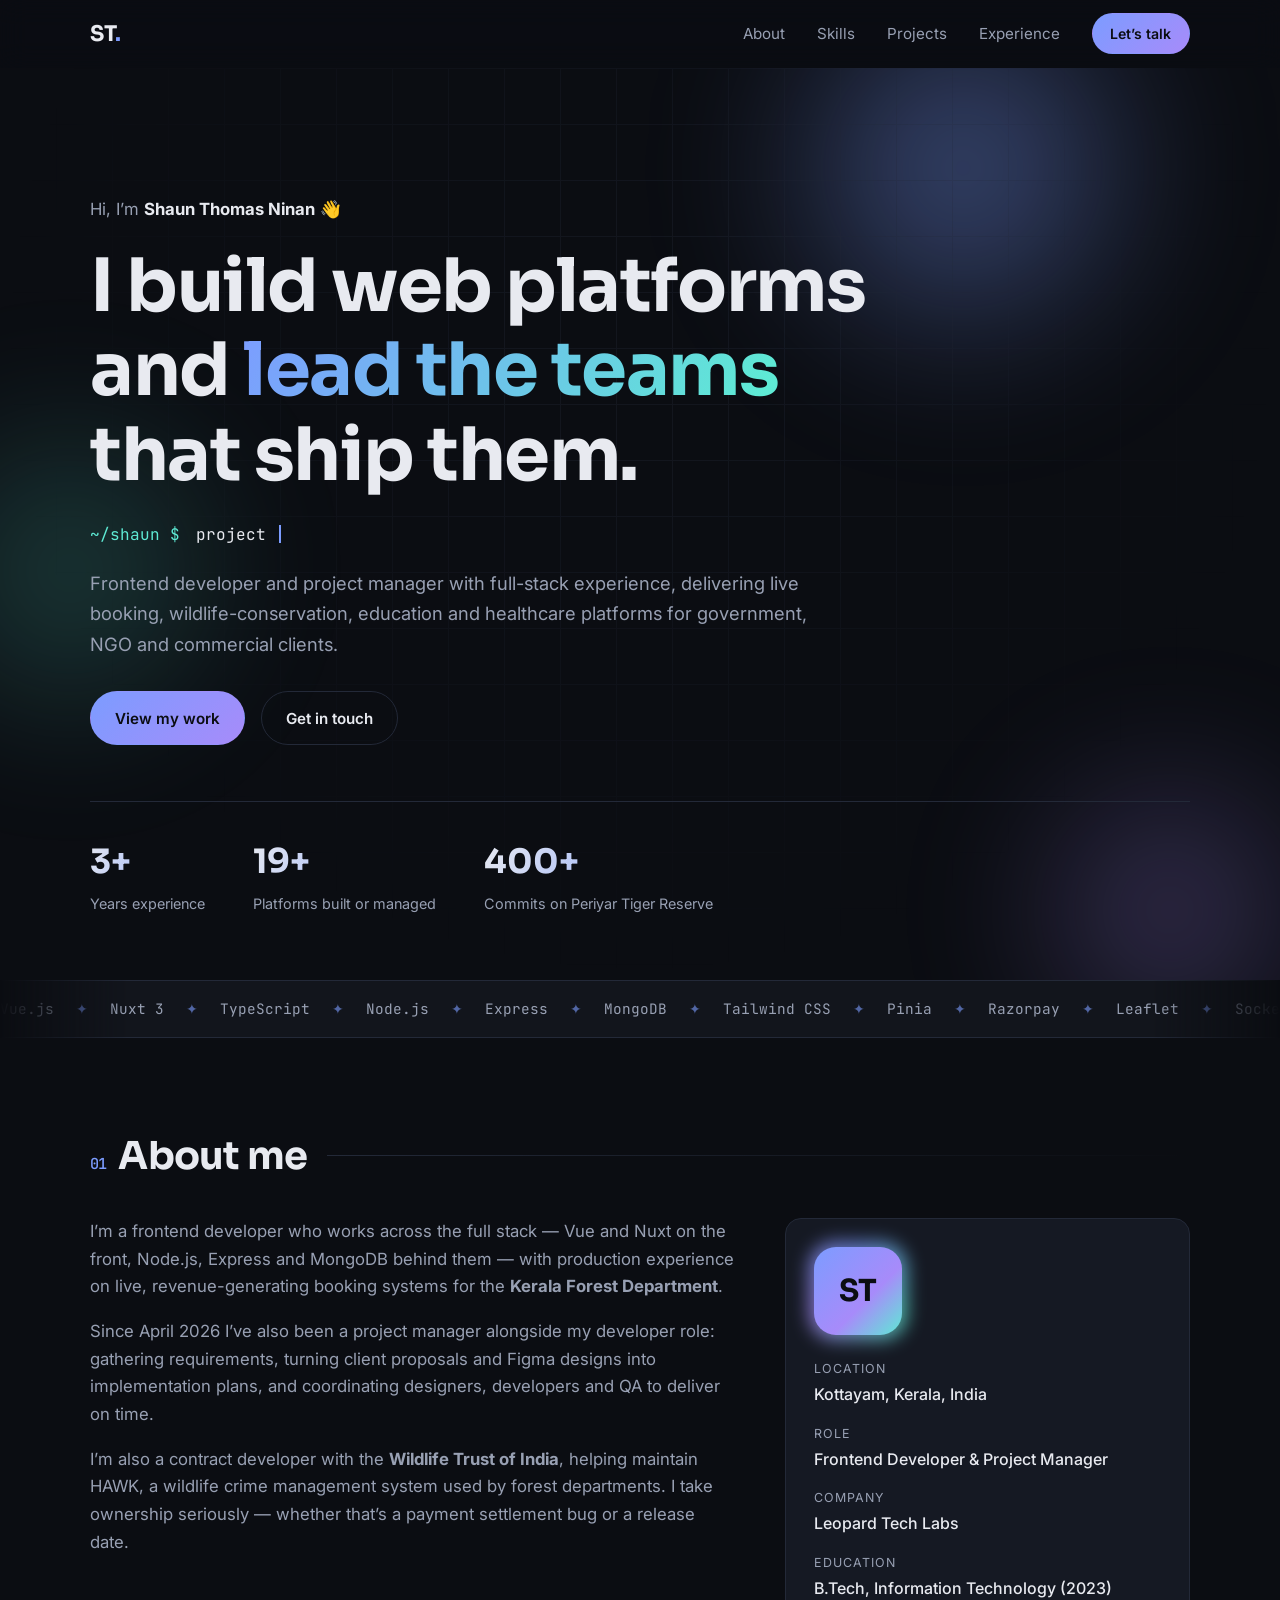
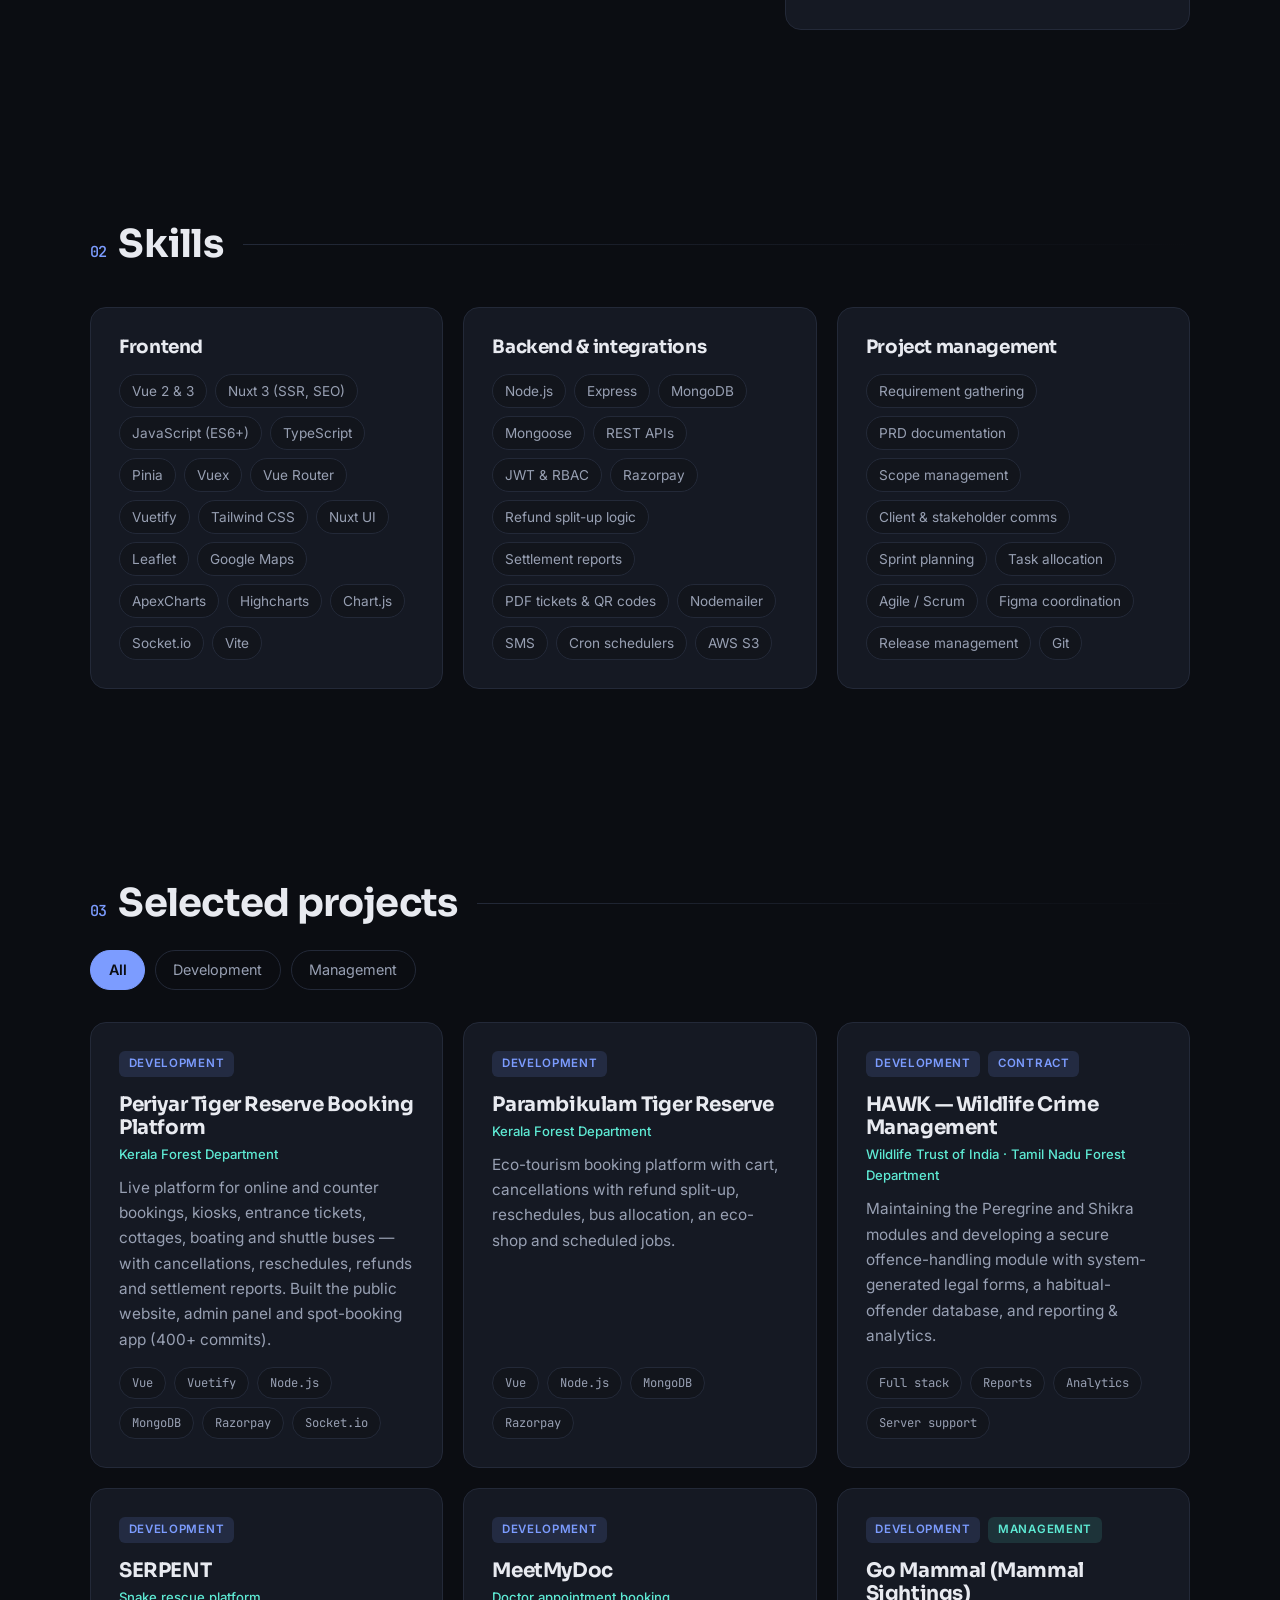
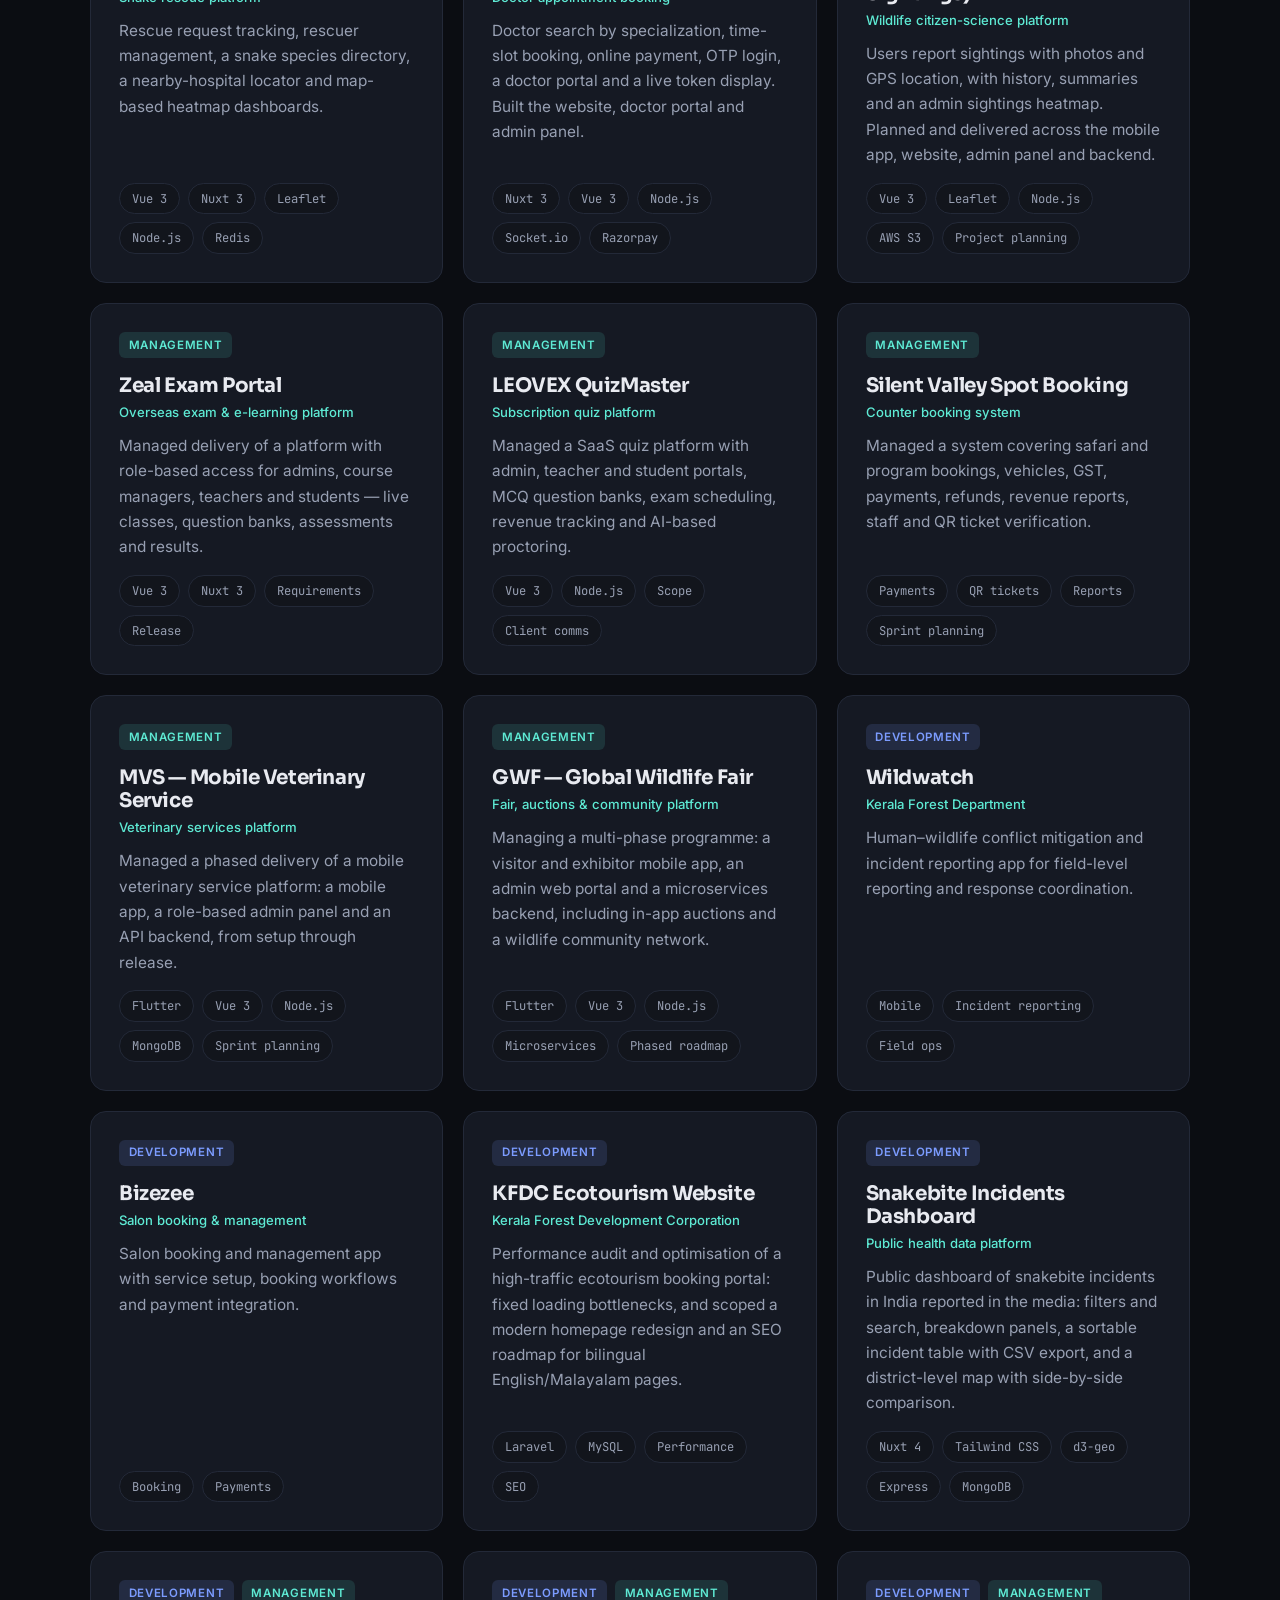
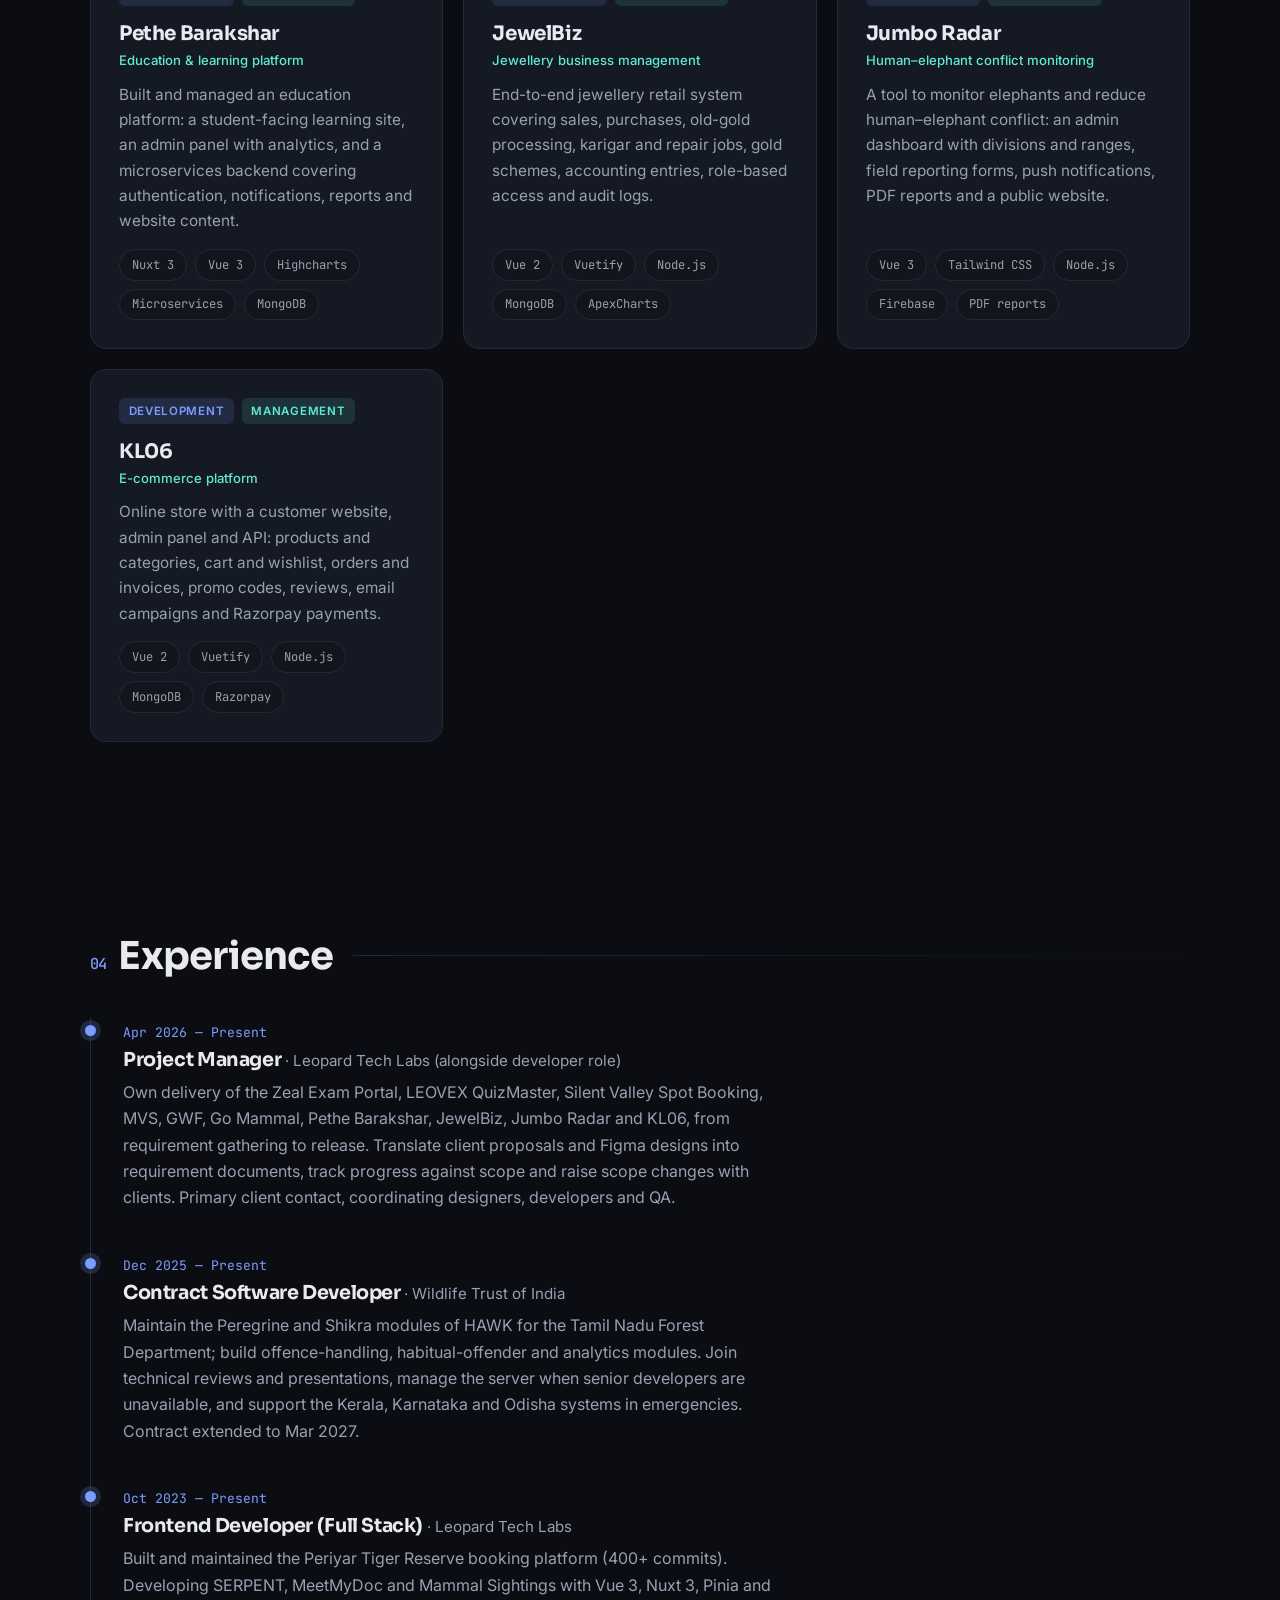
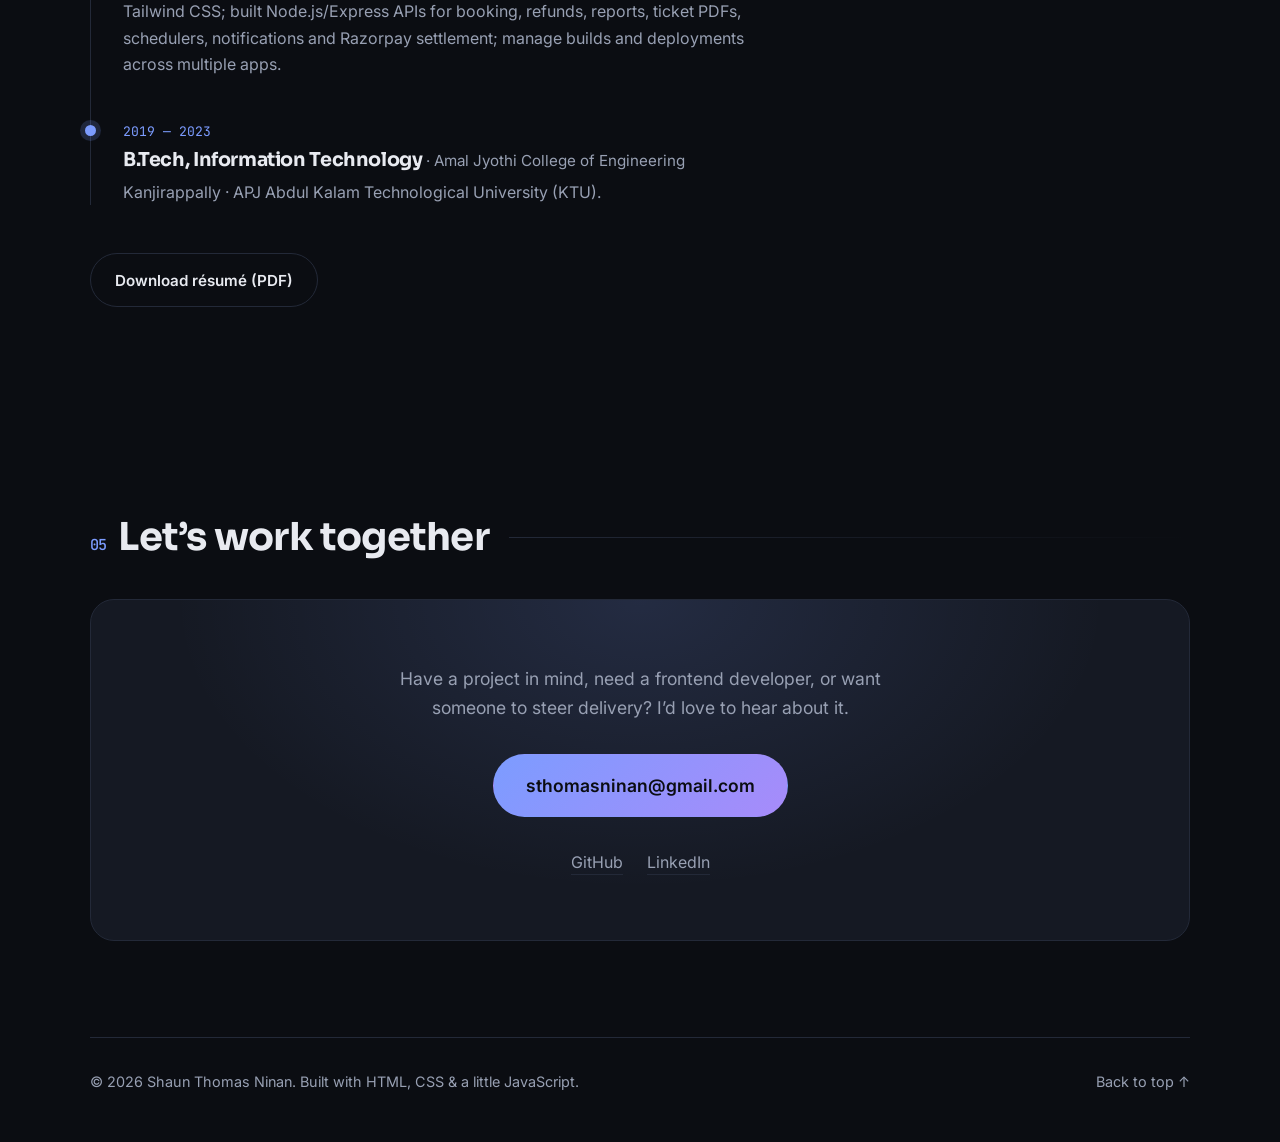
==== commit 24760225: "Version CSS/JS URLs so browsers fetch the mobile fix" ====
--- a/index.html
+++ b/index.html
@@ -13,7 +13,7 @@
   <link rel="preconnect" href="https://fonts.googleapis.com">
   <link rel="preconnect" href="https://fonts.gstatic.com" crossorigin>
   <link href="https://fonts.googleapis.com/css2?family=Inter:wght@400;500;600&family=Sora:wght@500;600;700&family=JetBrains+Mono:wght@400;500&display=swap" rel="stylesheet">
-  <link rel="stylesheet" href="styles.css">
+  <link rel="stylesheet" href="styles.css?v=2">
 </head>
 <body>
   <a class="skip-link" href="#main">Skip to content</a>
@@ -336,6 +336,6 @@
     <a href="#top">Back to top ↑</a>
   </footer>
 
-  <script src="script.js"></script>
+  <script src="script.js?v=2"></script>
 </body>
 </html>
--- a/styles.css
+++ b/styles.css
@@ -72,7 +72,7 @@
 }
 .btn:hover { transform: translate(var(--tx, 0px), calc(var(--ty, 0px) - 2px)); box-shadow: 0 10px 30px -10px rgba(124, 156, 255, .6); }
 .btn-small { padding: .5rem 1.1rem; font-size: .88rem; }
-.btn-large { padding: 1rem 2rem; font-size: 1.1rem; }
+.btn-large { padding: 1rem clamp(1rem, 5vw, 2rem); font-size: clamp(.9rem, 4.4vw, 1.1rem); max-width: 100%; overflow-wrap: anywhere; }
 .btn-ghost { background: transparent; color: var(--text); border-color: var(--border); }
 .btn-ghost:hover { border-color: var(--accent); box-shadow: none; background: rgba(124, 156, 255, .08); }
 
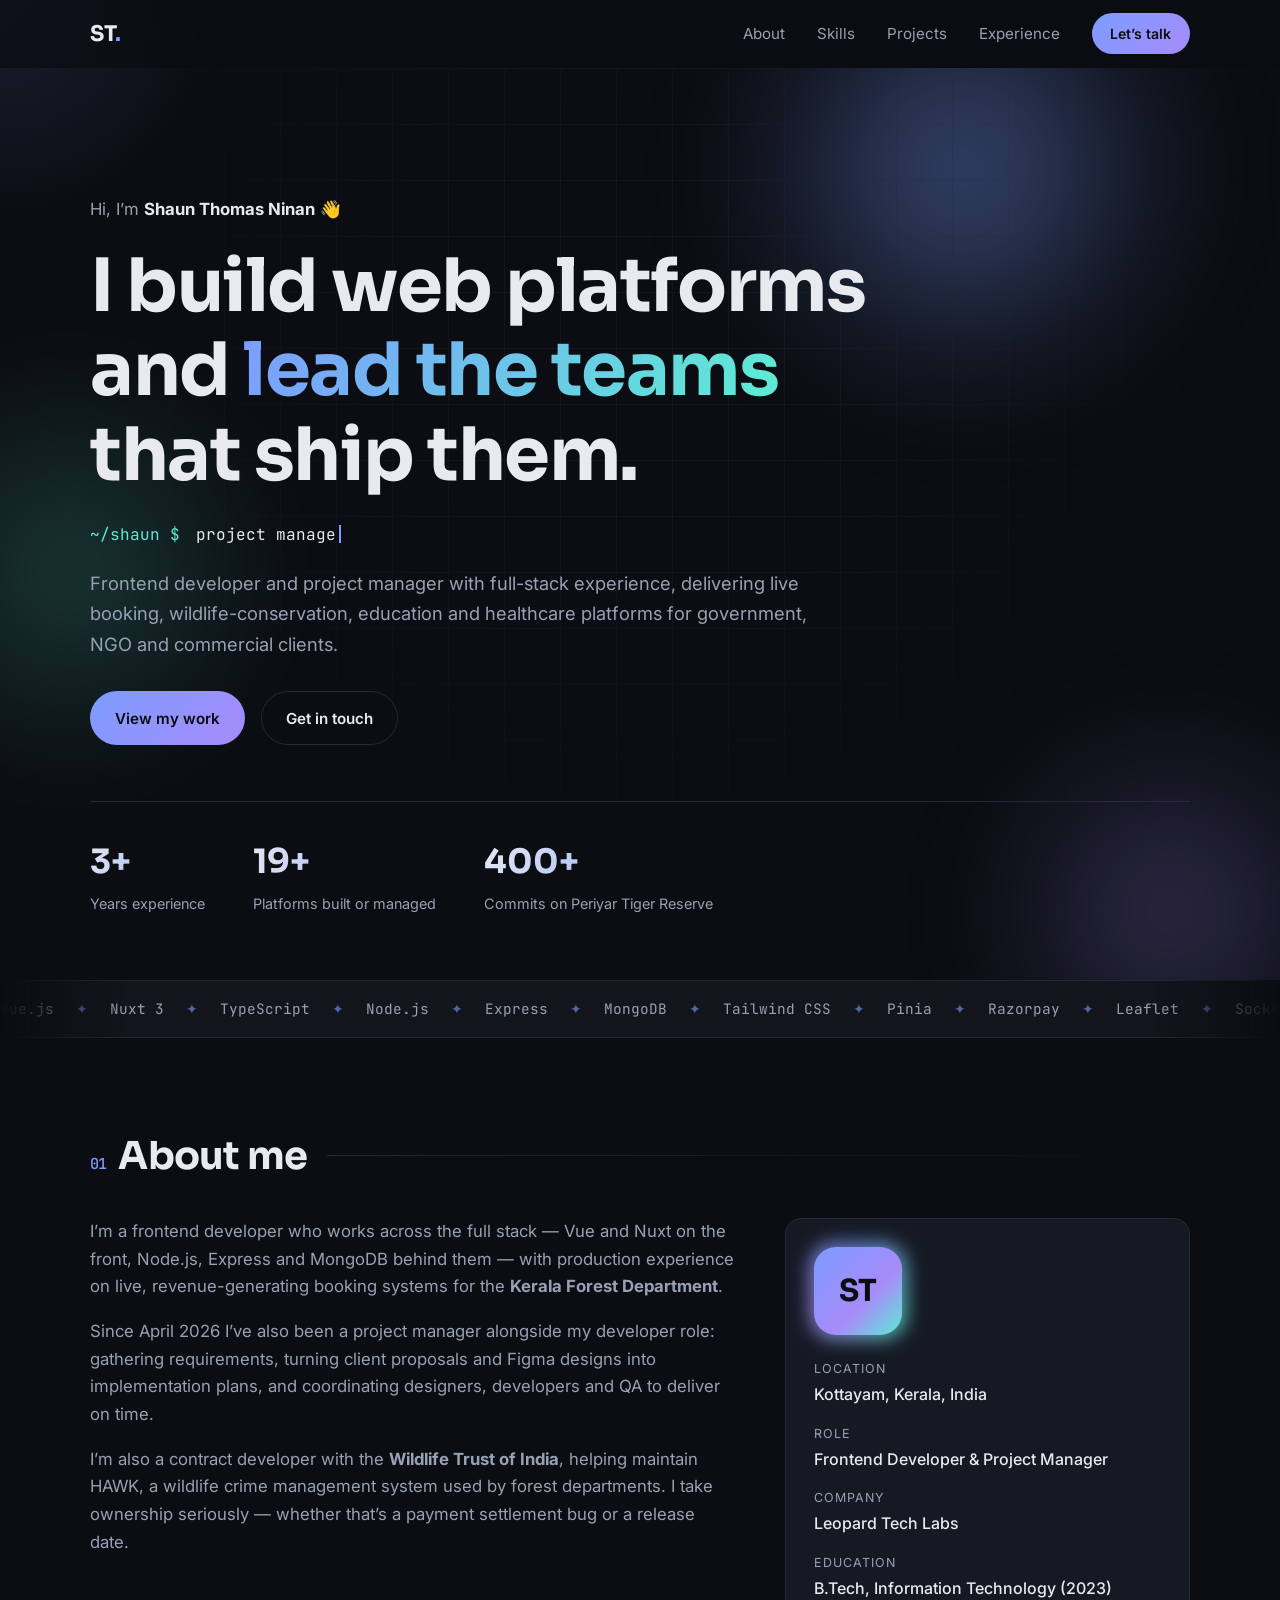
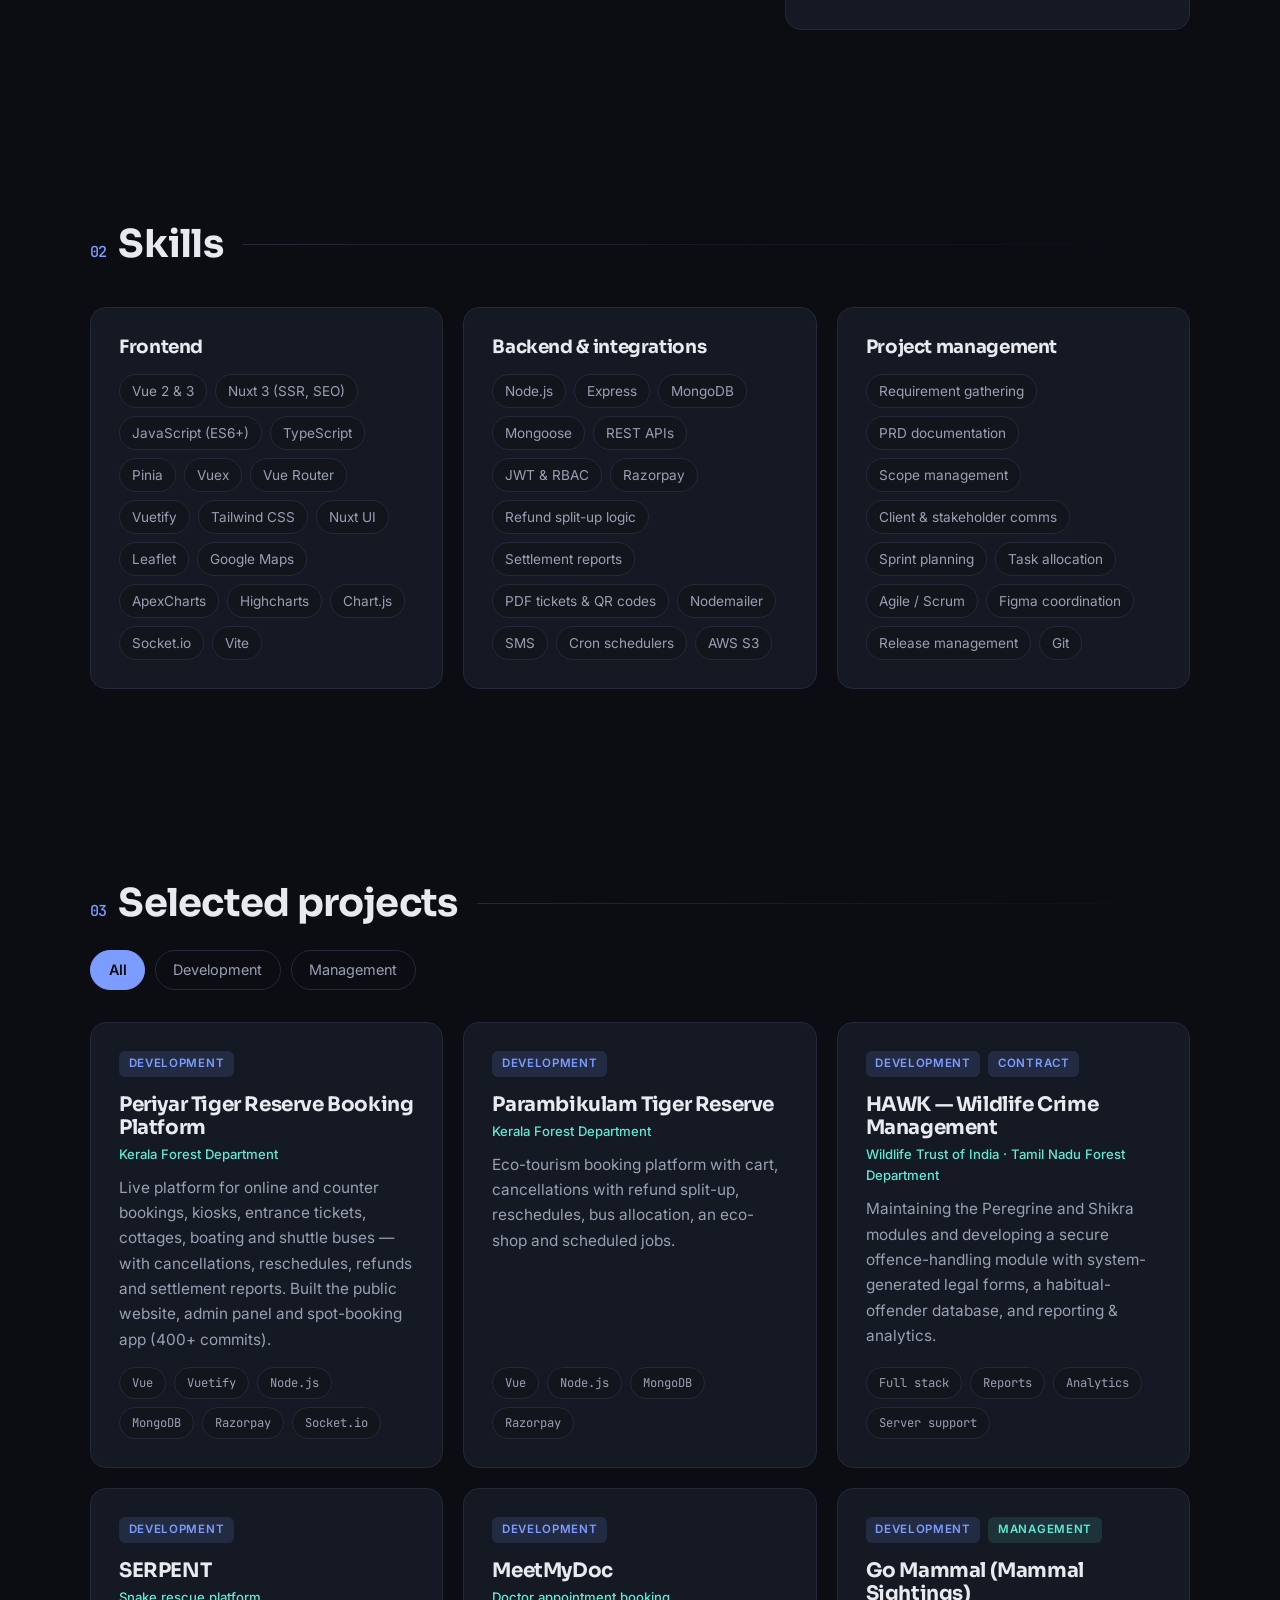
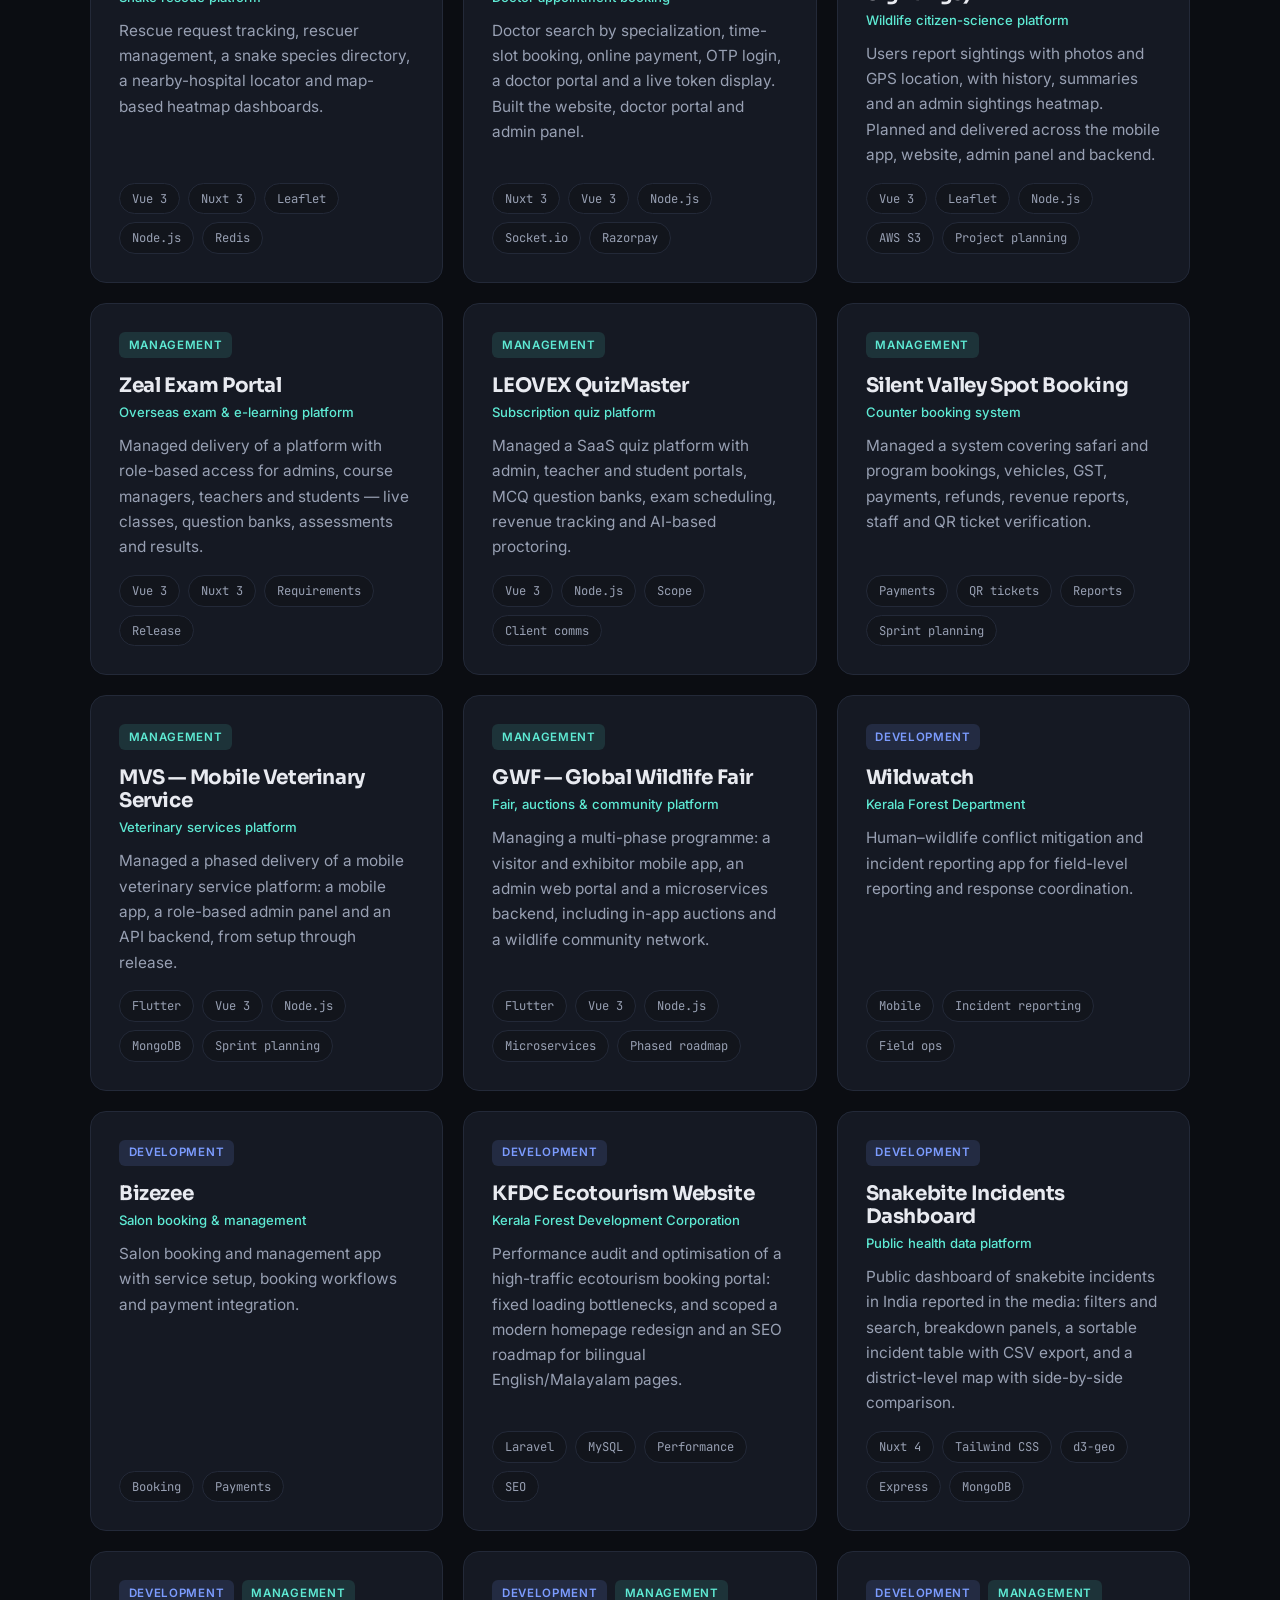
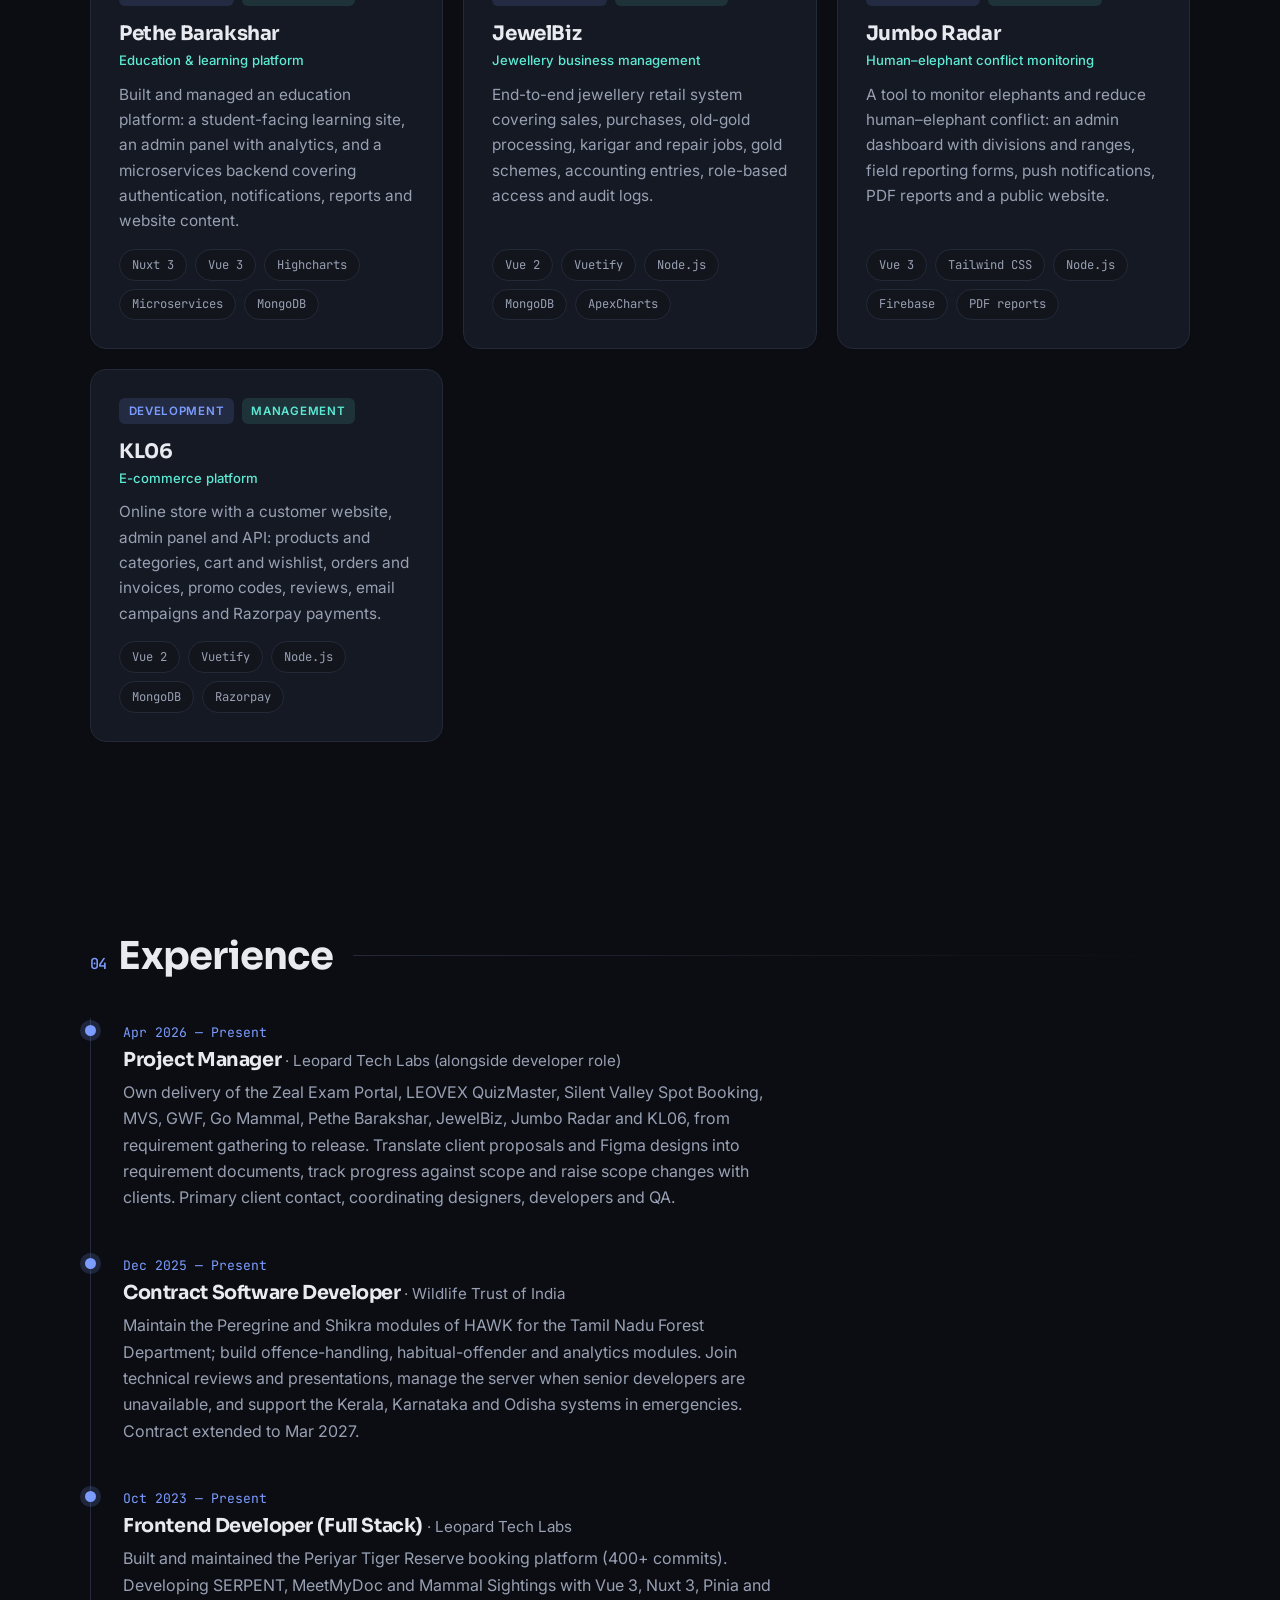
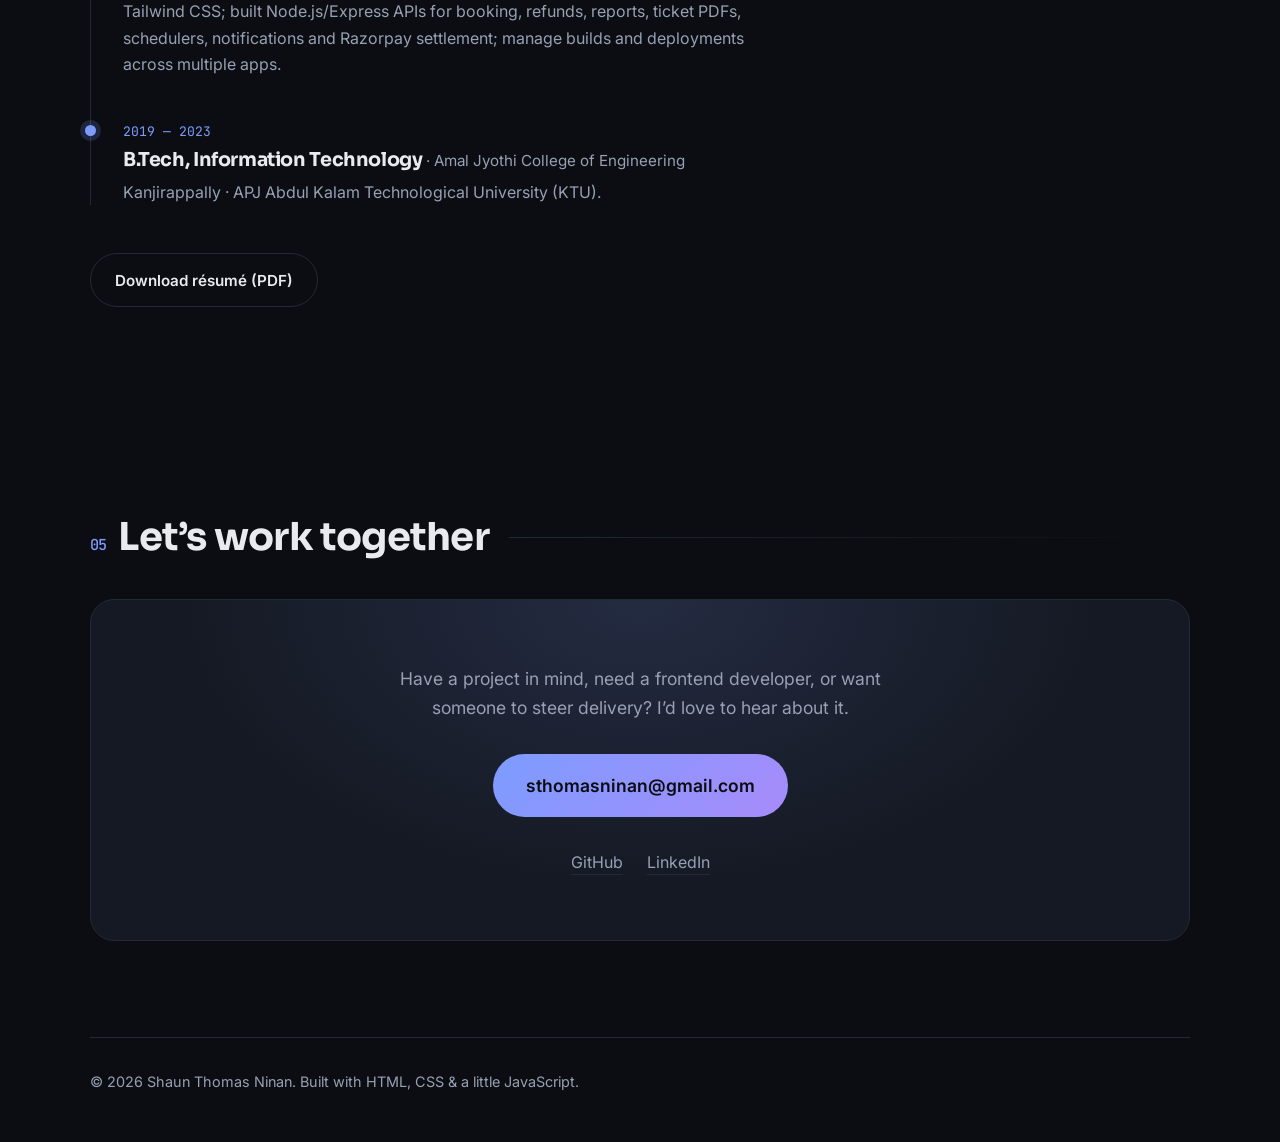
==== commit 34cd489b: "Remove back-to-top link and center footer on mobile" ====
--- a/index.html
+++ b/index.html
@@ -13,7 +13,7 @@
   <link rel="preconnect" href="https://fonts.googleapis.com">
   <link rel="preconnect" href="https://fonts.gstatic.com" crossorigin>
   <link href="https://fonts.googleapis.com/css2?family=Inter:wght@400;500;600&family=Sora:wght@500;600;700&family=JetBrains+Mono:wght@400;500&display=swap" rel="stylesheet">
-  <link rel="stylesheet" href="styles.css?v=2">
+  <link rel="stylesheet" href="styles.css?v=3">
 </head>
 <body>
   <a class="skip-link" href="#main">Skip to content</a>
@@ -333,9 +333,8 @@
 
   <footer class="site-footer container">
     <p>© <span id="year">2026</span> Shaun Thomas Ninan. Built with HTML, CSS &amp; a little JavaScript.</p>
-    <a href="#top">Back to top ↑</a>
   </footer>
 
-  <script src="script.js?v=2"></script>
+  <script src="script.js?v=3"></script>
 </body>
 </html>
--- a/styles.css
+++ b/styles.css
@@ -291,6 +291,7 @@
 
 /* ---------- Responsive ---------- */
 @media (max-width: 800px) {
+  .site-footer { justify-content: center; text-align: center; }
   .about-grid { grid-template-columns: 1fr; gap: 2rem; }
   .nav-toggle { display: block; }
   .nav-links {
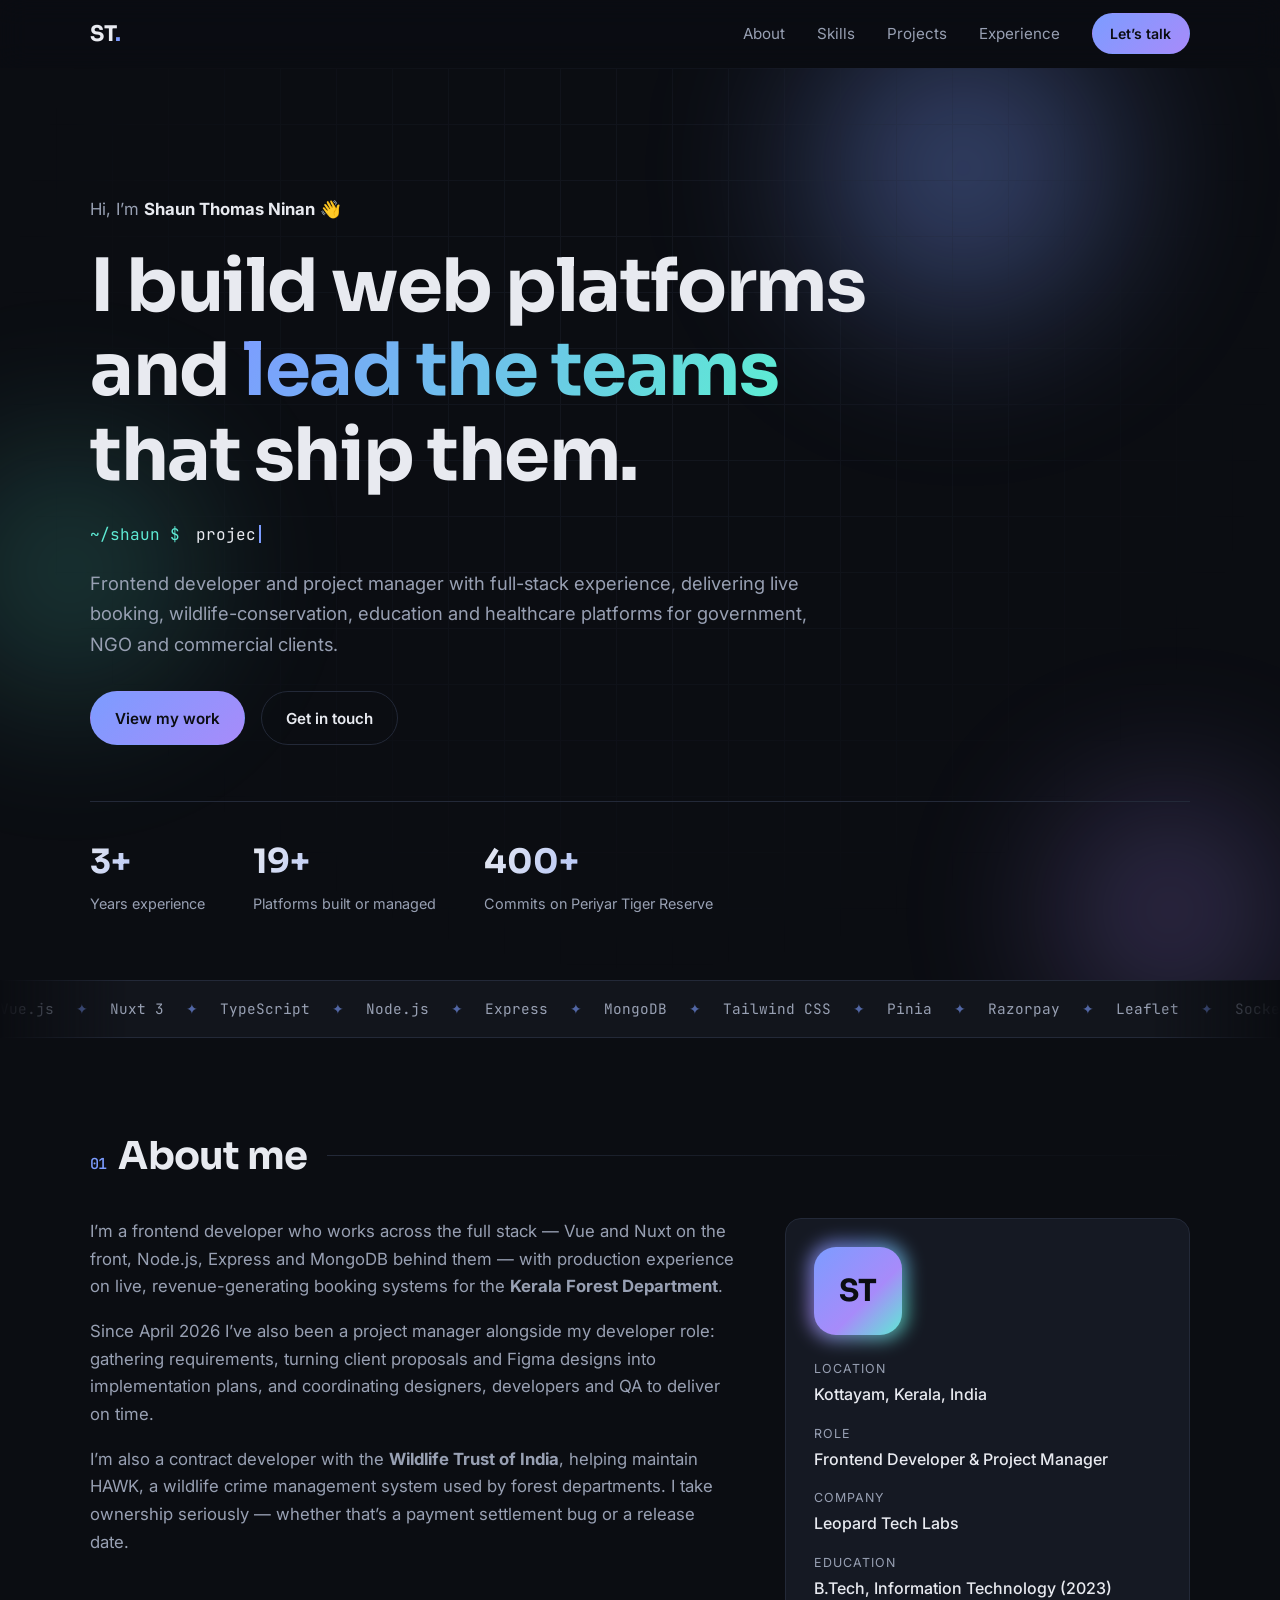
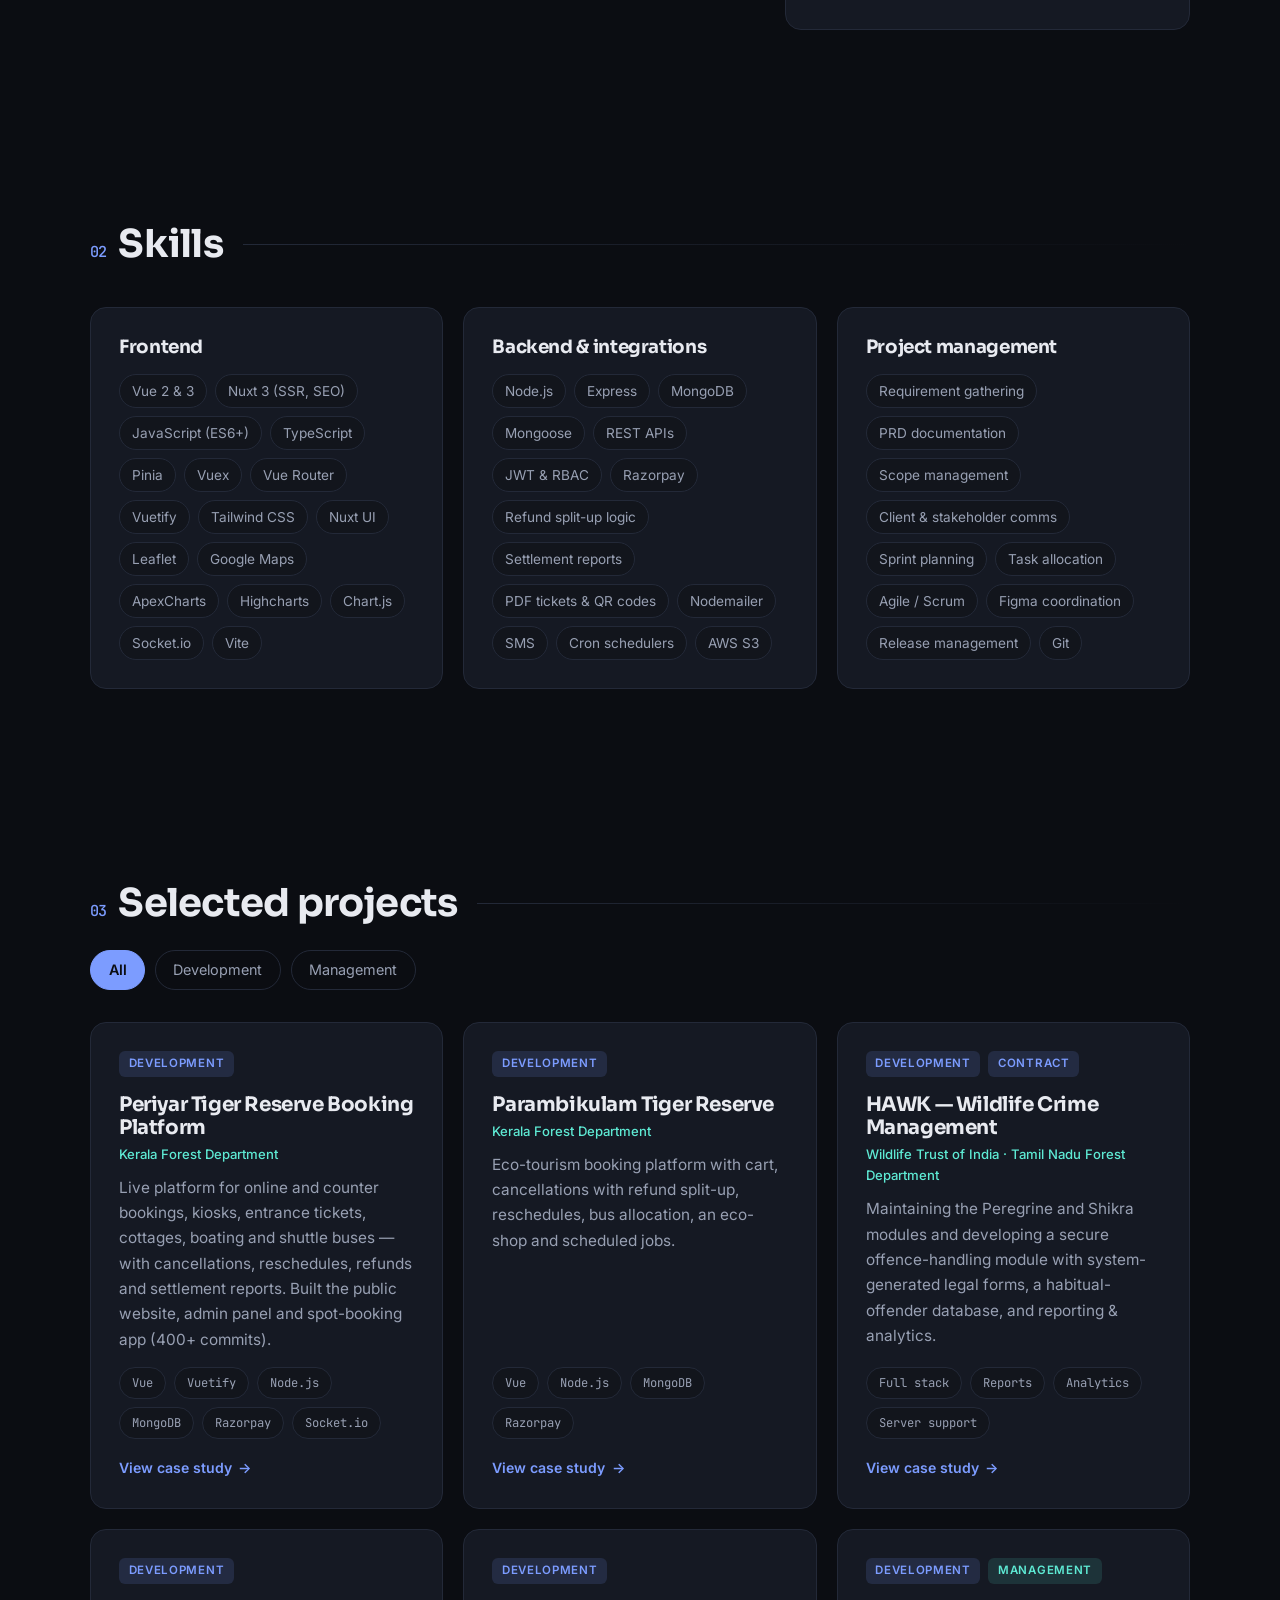
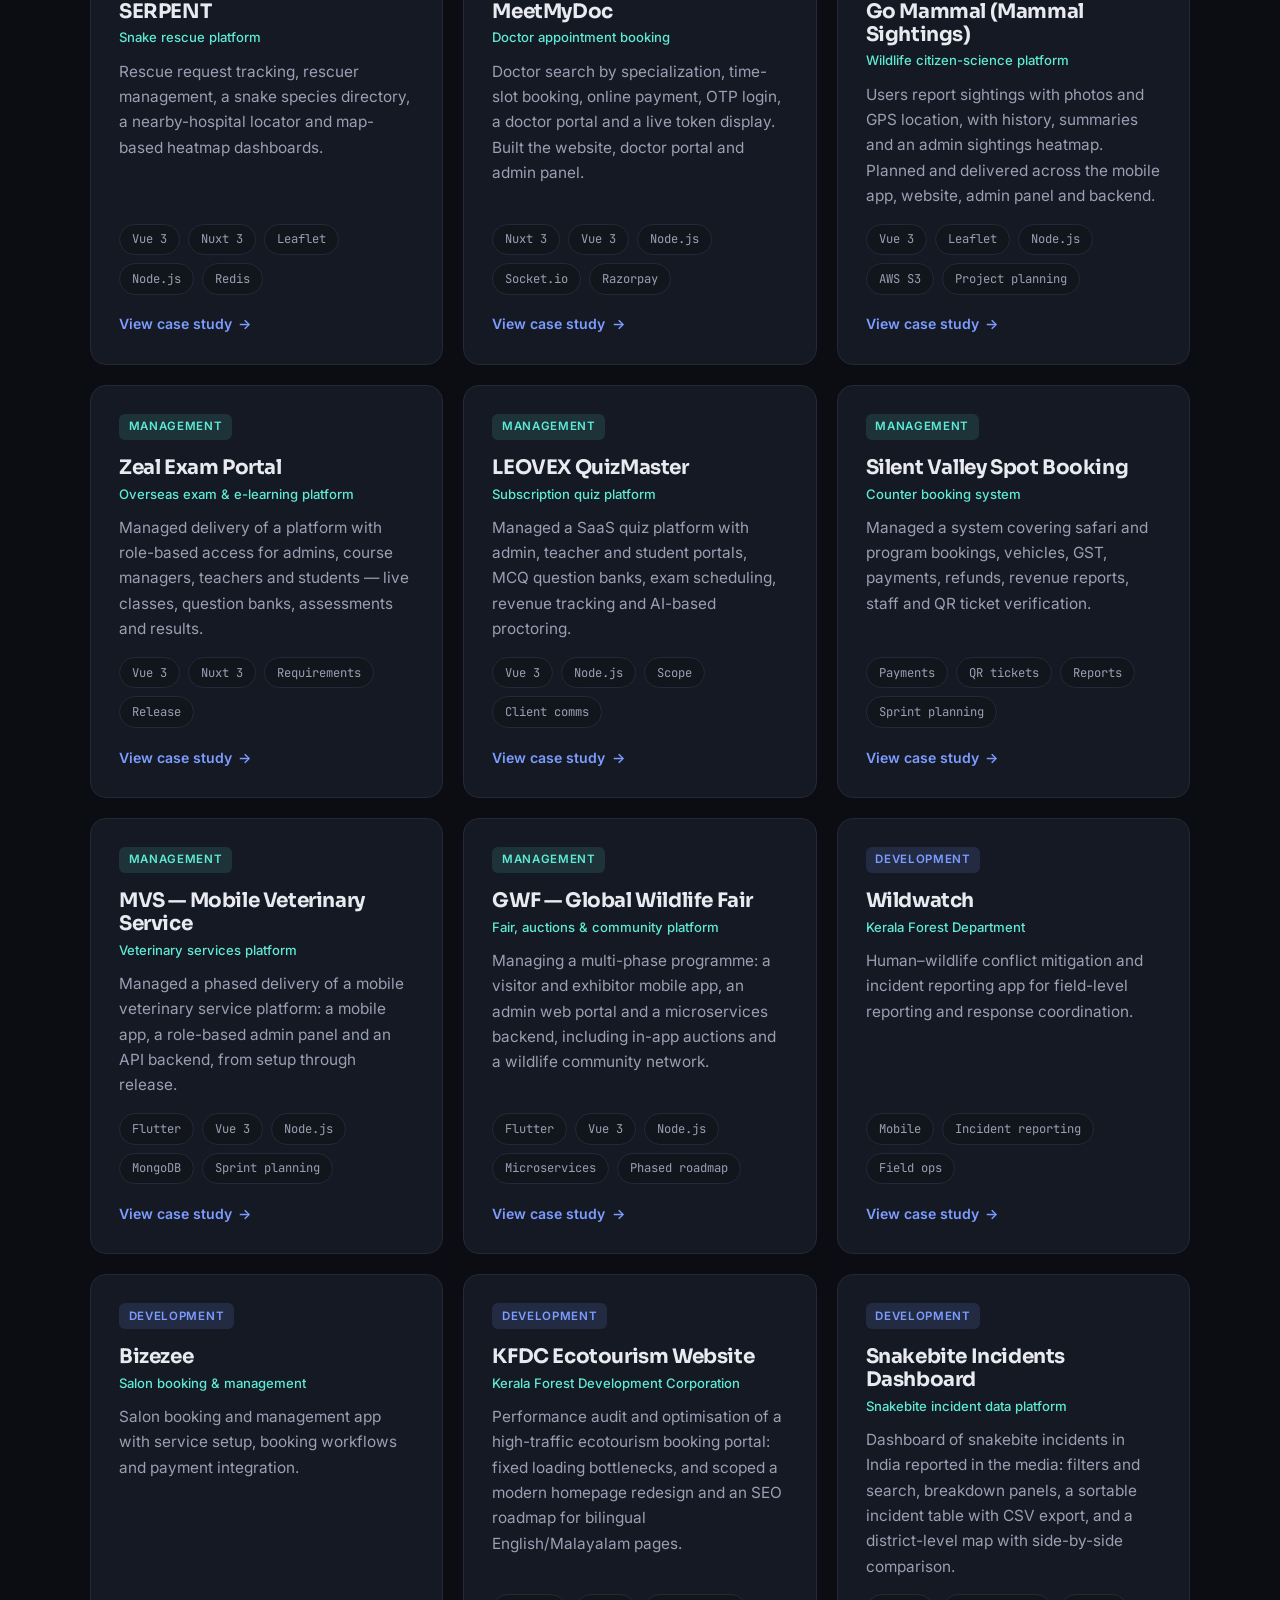
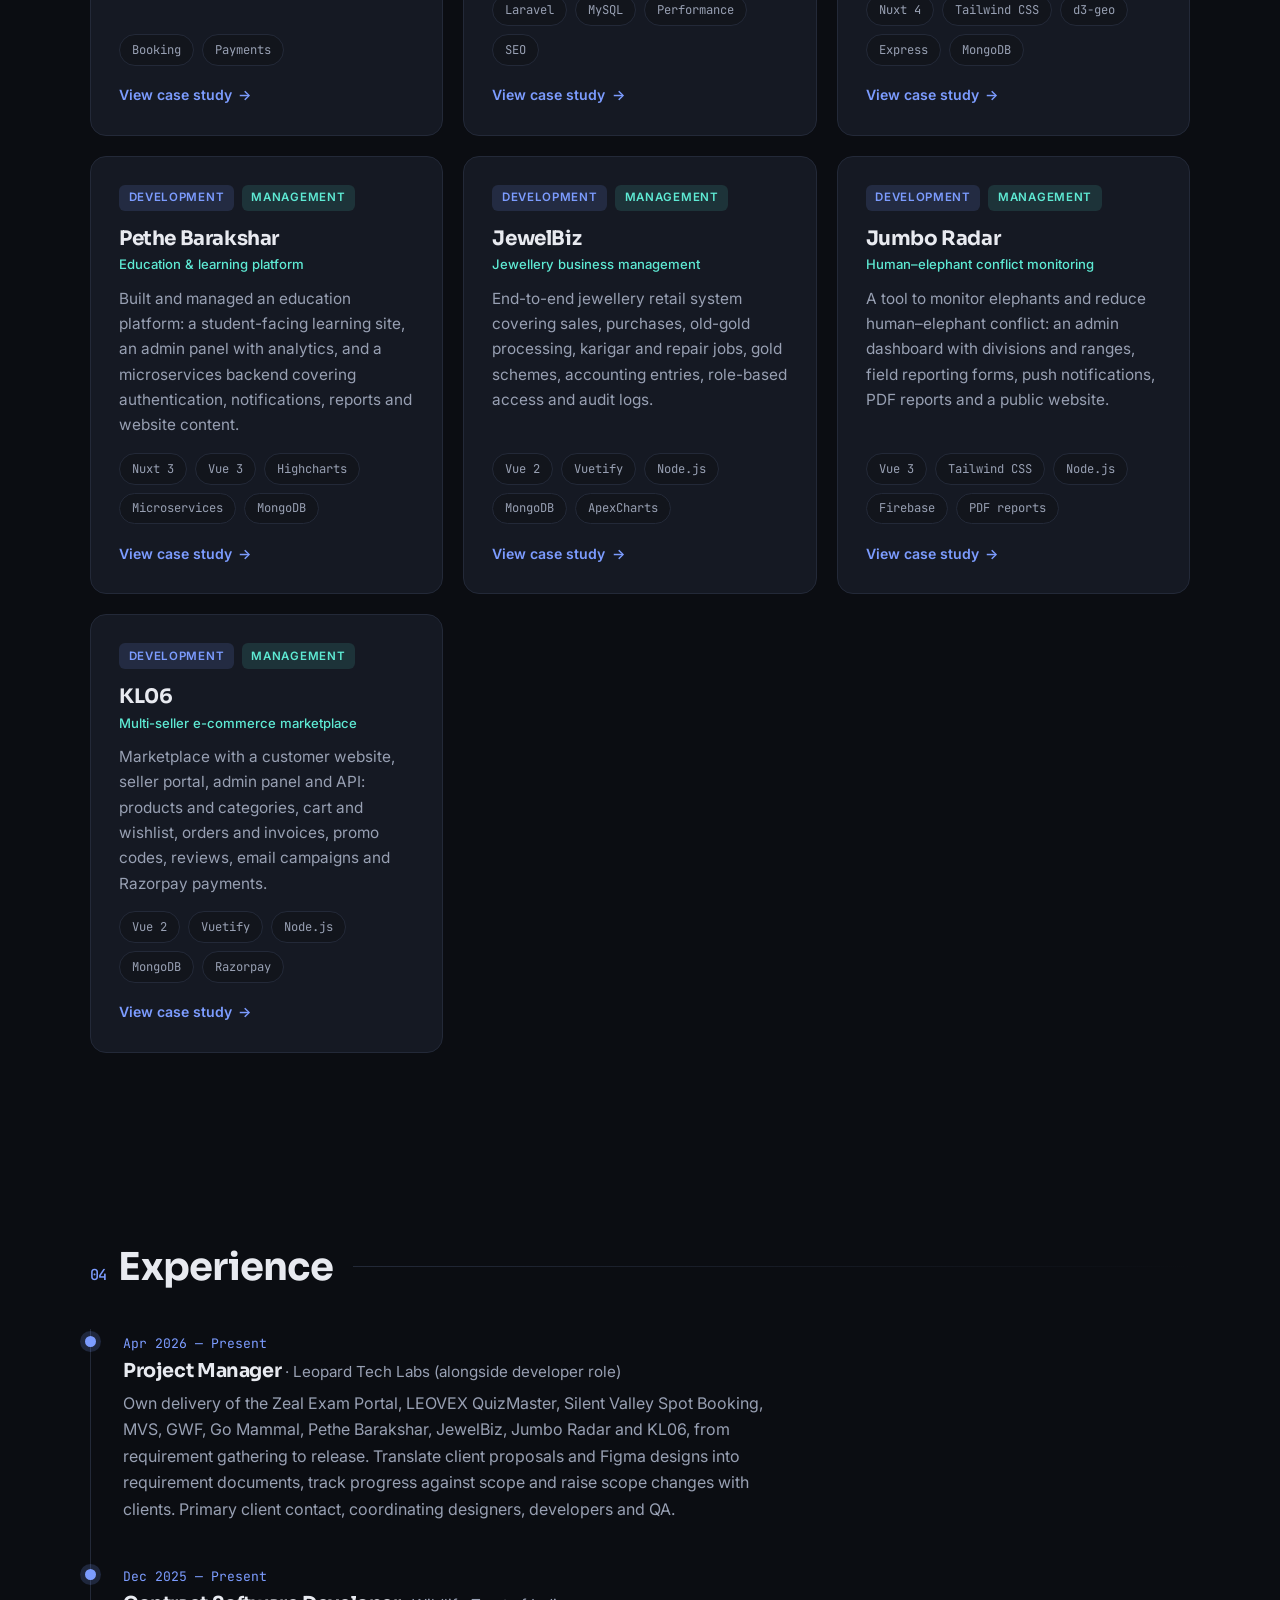
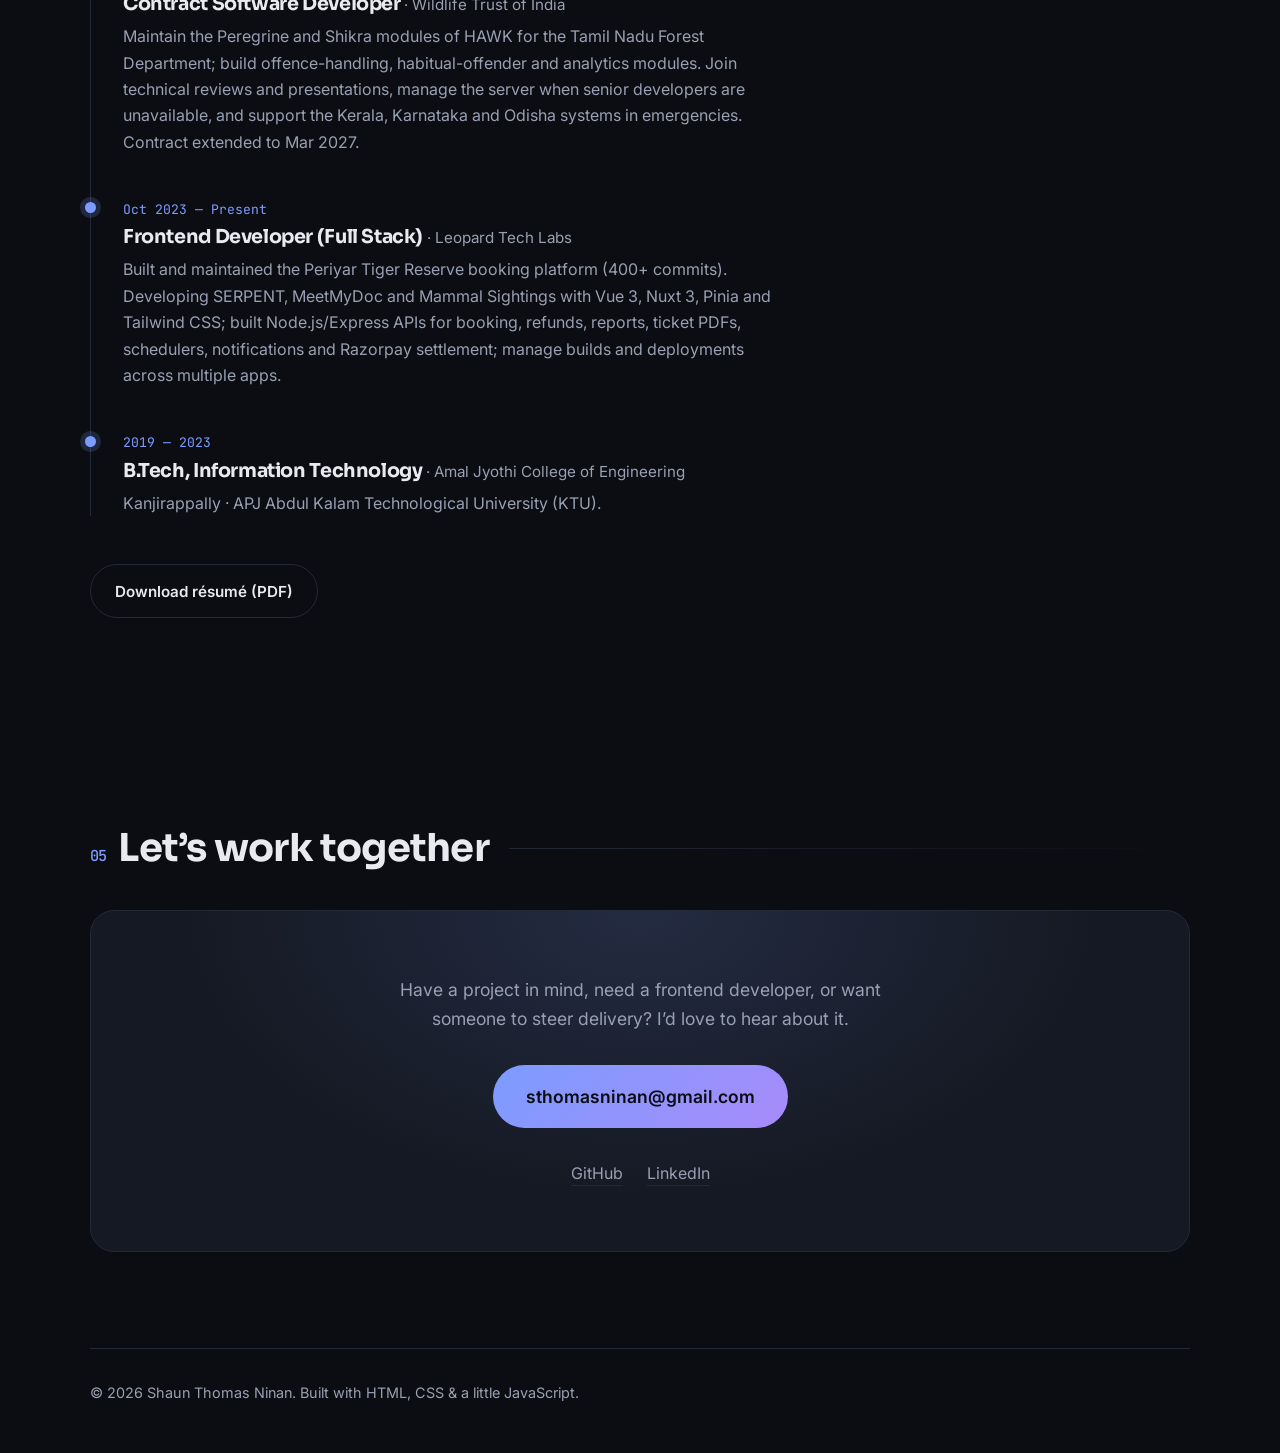
==== commit 10e0179d: "Add project case-study pages and link project cards to them" ====
--- a/index.html
+++ b/index.html
@@ -13,7 +13,7 @@
   <link rel="preconnect" href="https://fonts.googleapis.com">
   <link rel="preconnect" href="https://fonts.gstatic.com" crossorigin>
   <link href="https://fonts.googleapis.com/css2?family=Inter:wght@400;500;600&family=Sora:wght@500;600;700&family=JetBrains+Mono:wght@400;500&display=swap" rel="stylesheet">
-  <link rel="stylesheet" href="styles.css?v=3">
+  <link rel="stylesheet" href="styles.css?v=4">
 </head>
 <body>
   <a class="skip-link" href="#main">Skip to content</a>
@@ -137,154 +137,173 @@
       <div class="projects-grid">
         <article class="project card reveal" data-category="dev">
           <div class="project-top"><span class="badge">Development</span></div>
-          <h3>Periyar Tiger Reserve Booking Platform</h3>
+          <h3><a class="card-link" href="project.html?p=periyar">Periyar Tiger Reserve Booking Platform</a></h3>
           <p class="client">Kerala Forest Department</p>
           <p>Live platform for online and counter bookings, kiosks, entrance tickets, cottages, boating and shuttle buses — with cancellations, reschedules, refunds and settlement reports. Built the public website, admin panel and spot-booking app (400+ commits).</p>
           <ul class="tags"><li>Vue</li><li>Vuetify</li><li>Node.js</li><li>MongoDB</li><li>Razorpay</li><li>Socket.io</li></ul>
-        </article>
-
-        <article class="project card reveal" data-category="dev">
-          <div class="project-top"><span class="badge">Development</span></div>
-          <h3>Parambikulam Tiger Reserve</h3>
+          <span class="more" aria-hidden="true">View case study <i>→</i></span>
+        </article>
+
+        <article class="project card reveal" data-category="dev">
+          <div class="project-top"><span class="badge">Development</span></div>
+          <h3><a class="card-link" href="project.html?p=parambikulam">Parambikulam Tiger Reserve</a></h3>
           <p class="client">Kerala Forest Department</p>
           <p>Eco-tourism booking platform with cart, cancellations with refund split-up, reschedules, bus allocation, an eco-shop and scheduled jobs.</p>
           <ul class="tags"><li>Vue</li><li>Node.js</li><li>MongoDB</li><li>Razorpay</li></ul>
+          <span class="more" aria-hidden="true">View case study <i>→</i></span>
         </article>
 
         <article class="project card reveal" data-category="dev">
           <div class="project-top"><span class="badge">Development</span><span class="badge badge-alt">Contract</span></div>
-          <h3>HAWK — Wildlife Crime Management</h3>
+          <h3><a class="card-link" href="project.html?p=hawk">HAWK — Wildlife Crime Management</a></h3>
           <p class="client">Wildlife Trust of India · Tamil Nadu Forest Department</p>
           <p>Maintaining the Peregrine and Shikra modules and developing a secure offence-handling module with system-generated legal forms, a habitual-offender database, and reporting &amp; analytics.</p>
           <ul class="tags"><li>Full stack</li><li>Reports</li><li>Analytics</li><li>Server support</li></ul>
-        </article>
-
-        <article class="project card reveal" data-category="dev">
-          <div class="project-top"><span class="badge">Development</span></div>
-          <h3>SERPENT</h3>
+          <span class="more" aria-hidden="true">View case study <i>→</i></span>
+        </article>
+
+        <article class="project card reveal" data-category="dev">
+          <div class="project-top"><span class="badge">Development</span></div>
+          <h3><a class="card-link" href="project.html?p=serpent">SERPENT</a></h3>
           <p class="client">Snake rescue platform</p>
           <p>Rescue request tracking, rescuer management, a snake species directory, a nearby-hospital locator and map-based heatmap dashboards.</p>
           <ul class="tags"><li>Vue 3</li><li>Nuxt 3</li><li>Leaflet</li><li>Node.js</li><li>Redis</li></ul>
-        </article>
-
-        <article class="project card reveal" data-category="dev">
-          <div class="project-top"><span class="badge">Development</span></div>
-          <h3>MeetMyDoc</h3>
+          <span class="more" aria-hidden="true">View case study <i>→</i></span>
+        </article>
+
+        <article class="project card reveal" data-category="dev">
+          <div class="project-top"><span class="badge">Development</span></div>
+          <h3><a class="card-link" href="project.html?p=meetmydoc">MeetMyDoc</a></h3>
           <p class="client">Doctor appointment booking</p>
           <p>Doctor search by specialization, time-slot booking, online payment, OTP login, a doctor portal and a live token display. Built the website, doctor portal and admin panel.</p>
           <ul class="tags"><li>Nuxt 3</li><li>Vue 3</li><li>Node.js</li><li>Socket.io</li><li>Razorpay</li></ul>
-        </article>
-
-        <article class="project card reveal" data-category="dev pm">
-          <div class="project-top"><span class="badge">Development</span><span class="badge badge-pm">Management</span></div>
-          <h3>Go Mammal (Mammal Sightings)</h3>
+          <span class="more" aria-hidden="true">View case study <i>→</i></span>
+        </article>
+
+        <article class="project card reveal" data-category="dev pm">
+          <div class="project-top"><span class="badge">Development</span><span class="badge badge-pm">Management</span></div>
+          <h3><a class="card-link" href="project.html?p=go-mammal">Go Mammal (Mammal Sightings)</a></h3>
           <p class="client">Wildlife citizen-science platform</p>
           <p>Users report sightings with photos and GPS location, with history, summaries and an admin sightings heatmap. Planned and delivered across the mobile app, website, admin panel and backend.</p>
           <ul class="tags"><li>Vue 3</li><li>Leaflet</li><li>Node.js</li><li>AWS S3</li><li>Project planning</li></ul>
-        </article>
-
-        <article class="project card reveal" data-category="pm">
-          <div class="project-top"><span class="badge badge-pm">Management</span></div>
-          <h3>Zeal Exam Portal</h3>
+          <span class="more" aria-hidden="true">View case study <i>→</i></span>
+        </article>
+
+        <article class="project card reveal" data-category="pm">
+          <div class="project-top"><span class="badge badge-pm">Management</span></div>
+          <h3><a class="card-link" href="project.html?p=zeal">Zeal Exam Portal</a></h3>
           <p class="client">Overseas exam &amp; e-learning platform</p>
           <p>Managed delivery of a platform with role-based access for admins, course managers, teachers and students — live classes, question banks, assessments and results.</p>
           <ul class="tags"><li>Vue 3</li><li>Nuxt 3</li><li>Requirements</li><li>Release</li></ul>
-        </article>
-
-        <article class="project card reveal" data-category="pm">
-          <div class="project-top"><span class="badge badge-pm">Management</span></div>
-          <h3>LEOVEX QuizMaster</h3>
+          <span class="more" aria-hidden="true">View case study <i>→</i></span>
+        </article>
+
+        <article class="project card reveal" data-category="pm">
+          <div class="project-top"><span class="badge badge-pm">Management</span></div>
+          <h3><a class="card-link" href="project.html?p=leovex">LEOVEX QuizMaster</a></h3>
           <p class="client">Subscription quiz platform</p>
           <p>Managed a SaaS quiz platform with admin, teacher and student portals, MCQ question banks, exam scheduling, revenue tracking and AI-based proctoring.</p>
           <ul class="tags"><li>Vue 3</li><li>Node.js</li><li>Scope</li><li>Client comms</li></ul>
-        </article>
-
-        <article class="project card reveal" data-category="pm">
-          <div class="project-top"><span class="badge badge-pm">Management</span></div>
-          <h3>Silent Valley Spot Booking</h3>
+          <span class="more" aria-hidden="true">View case study <i>→</i></span>
+        </article>
+
+        <article class="project card reveal" data-category="pm">
+          <div class="project-top"><span class="badge badge-pm">Management</span></div>
+          <h3><a class="card-link" href="project.html?p=silent-valley">Silent Valley Spot Booking</a></h3>
           <p class="client">Counter booking system</p>
           <p>Managed a system covering safari and program bookings, vehicles, GST, payments, refunds, revenue reports, staff and QR ticket verification.</p>
           <ul class="tags"><li>Payments</li><li>QR tickets</li><li>Reports</li><li>Sprint planning</li></ul>
-        </article>
-
-        <article class="project card reveal" data-category="pm">
-          <div class="project-top"><span class="badge badge-pm">Management</span></div>
-          <h3>MVS — Mobile Veterinary Service</h3>
+          <span class="more" aria-hidden="true">View case study <i>→</i></span>
+        </article>
+
+        <article class="project card reveal" data-category="pm">
+          <div class="project-top"><span class="badge badge-pm">Management</span></div>
+          <h3><a class="card-link" href="project.html?p=mvs">MVS — Mobile Veterinary Service</a></h3>
           <p class="client">Veterinary services platform</p>
           <p>Managed a phased delivery of a mobile veterinary service platform: a mobile app, a role-based admin panel and an API backend, from setup through release.</p>
           <ul class="tags"><li>Flutter</li><li>Vue 3</li><li>Node.js</li><li>MongoDB</li><li>Sprint planning</li></ul>
-        </article>
-
-        <article class="project card reveal" data-category="pm">
-          <div class="project-top"><span class="badge badge-pm">Management</span></div>
-          <h3>GWF — Global Wildlife Fair</h3>
+          <span class="more" aria-hidden="true">View case study <i>→</i></span>
+        </article>
+
+        <article class="project card reveal" data-category="pm">
+          <div class="project-top"><span class="badge badge-pm">Management</span></div>
+          <h3><a class="card-link" href="project.html?p=gwf">GWF — Global Wildlife Fair</a></h3>
           <p class="client">Fair, auctions &amp; community platform</p>
           <p>Managing a multi-phase programme: a visitor and exhibitor mobile app, an admin web portal and a microservices backend, including in-app auctions and a wildlife community network.</p>
           <ul class="tags"><li>Flutter</li><li>Vue 3</li><li>Node.js</li><li>Microservices</li><li>Phased roadmap</li></ul>
-        </article>
-
-        <article class="project card reveal" data-category="dev">
-          <div class="project-top"><span class="badge">Development</span></div>
-          <h3>Wildwatch</h3>
+          <span class="more" aria-hidden="true">View case study <i>→</i></span>
+        </article>
+
+        <article class="project card reveal" data-category="dev">
+          <div class="project-top"><span class="badge">Development</span></div>
+          <h3><a class="card-link" href="project.html?p=wildwatch">Wildwatch</a></h3>
           <p class="client">Kerala Forest Department</p>
           <p>Human–wildlife conflict mitigation and incident reporting app for field-level reporting and response coordination.</p>
           <ul class="tags"><li>Mobile</li><li>Incident reporting</li><li>Field ops</li></ul>
-        </article>
-
-        <article class="project card reveal" data-category="dev">
-          <div class="project-top"><span class="badge">Development</span></div>
-          <h3>Bizezee</h3>
+          <span class="more" aria-hidden="true">View case study <i>→</i></span>
+        </article>
+
+        <article class="project card reveal" data-category="dev">
+          <div class="project-top"><span class="badge">Development</span></div>
+          <h3><a class="card-link" href="project.html?p=bizezee">Bizezee</a></h3>
           <p class="client">Salon booking &amp; management</p>
           <p>Salon booking and management app with service setup, booking workflows and payment integration.</p>
           <ul class="tags"><li>Booking</li><li>Payments</li></ul>
-        </article>
-
-        <article class="project card reveal" data-category="dev">
-          <div class="project-top"><span class="badge">Development</span></div>
-          <h3>KFDC Ecotourism Website</h3>
+          <span class="more" aria-hidden="true">View case study <i>→</i></span>
+        </article>
+
+        <article class="project card reveal" data-category="dev">
+          <div class="project-top"><span class="badge">Development</span></div>
+          <h3><a class="card-link" href="project.html?p=kfdc">KFDC Ecotourism Website</a></h3>
           <p class="client">Kerala Forest Development Corporation</p>
           <p>Performance audit and optimisation of a high-traffic ecotourism booking portal: fixed loading bottlenecks, and scoped a modern homepage redesign and an SEO roadmap for bilingual English/Malayalam pages.</p>
           <ul class="tags"><li>Laravel</li><li>MySQL</li><li>Performance</li><li>SEO</li></ul>
-        </article>
-
-        <article class="project card reveal" data-category="dev">
-          <div class="project-top"><span class="badge">Development</span></div>
-          <h3>Snakebite Incidents Dashboard</h3>
-          <p class="client">Public health data platform</p>
-          <p>Public dashboard of snakebite incidents in India reported in the media: filters and search, breakdown panels, a sortable incident table with CSV export, and a district-level map with side-by-side comparison.</p>
+          <span class="more" aria-hidden="true">View case study <i>→</i></span>
+        </article>
+
+        <article class="project card reveal" data-category="dev">
+          <div class="project-top"><span class="badge">Development</span></div>
+          <h3><a class="card-link" href="project.html?p=snakebite">Snakebite Incidents Dashboard</a></h3>
+          <p class="client">Snakebite incident data platform</p>
+          <p>Dashboard of snakebite incidents in India reported in the media: filters and search, breakdown panels, a sortable incident table with CSV export, and a district-level map with side-by-side comparison.</p>
           <ul class="tags"><li>Nuxt 4</li><li>Tailwind CSS</li><li>d3-geo</li><li>Express</li><li>MongoDB</li></ul>
-        </article>
-
-        <article class="project card reveal" data-category="dev pm">
-          <div class="project-top"><span class="badge">Development</span><span class="badge badge-pm">Management</span></div>
-          <h3>Pethe Barakshar</h3>
+          <span class="more" aria-hidden="true">View case study <i>→</i></span>
+        </article>
+
+        <article class="project card reveal" data-category="dev pm">
+          <div class="project-top"><span class="badge">Development</span><span class="badge badge-pm">Management</span></div>
+          <h3><a class="card-link" href="project.html?p=pethe">Pethe Barakshar</a></h3>
           <p class="client">Education &amp; learning platform</p>
           <p>Built and managed an education platform: a student-facing learning site, an admin panel with analytics, and a microservices backend covering authentication, notifications, reports and website content.</p>
           <ul class="tags"><li>Nuxt 3</li><li>Vue 3</li><li>Highcharts</li><li>Microservices</li><li>MongoDB</li></ul>
-        </article>
-
-        <article class="project card reveal" data-category="dev pm">
-          <div class="project-top"><span class="badge">Development</span><span class="badge badge-pm">Management</span></div>
-          <h3>JewelBiz</h3>
+          <span class="more" aria-hidden="true">View case study <i>→</i></span>
+        </article>
+
+        <article class="project card reveal" data-category="dev pm">
+          <div class="project-top"><span class="badge">Development</span><span class="badge badge-pm">Management</span></div>
+          <h3><a class="card-link" href="project.html?p=jewelbiz">JewelBiz</a></h3>
           <p class="client">Jewellery business management</p>
           <p>End-to-end jewellery retail system covering sales, purchases, old-gold processing, karigar and repair jobs, gold schemes, accounting entries, role-based access and audit logs.</p>
           <ul class="tags"><li>Vue 2</li><li>Vuetify</li><li>Node.js</li><li>MongoDB</li><li>ApexCharts</li></ul>
-        </article>
-
-        <article class="project card reveal" data-category="dev pm">
-          <div class="project-top"><span class="badge">Development</span><span class="badge badge-pm">Management</span></div>
-          <h3>Jumbo Radar</h3>
+          <span class="more" aria-hidden="true">View case study <i>→</i></span>
+        </article>
+
+        <article class="project card reveal" data-category="dev pm">
+          <div class="project-top"><span class="badge">Development</span><span class="badge badge-pm">Management</span></div>
+          <h3><a class="card-link" href="project.html?p=jumbo-radar">Jumbo Radar</a></h3>
           <p class="client">Human–elephant conflict monitoring</p>
           <p>A tool to monitor elephants and reduce human–elephant conflict: an admin dashboard with divisions and ranges, field reporting forms, push notifications, PDF reports and a public website.</p>
           <ul class="tags"><li>Vue 3</li><li>Tailwind CSS</li><li>Node.js</li><li>Firebase</li><li>PDF reports</li></ul>
-        </article>
-
-        <article class="project card reveal" data-category="dev pm">
-          <div class="project-top"><span class="badge">Development</span><span class="badge badge-pm">Management</span></div>
-          <h3>KL06</h3>
-          <p class="client">E-commerce platform</p>
-          <p>Online store with a customer website, admin panel and API: products and categories, cart and wishlist, orders and invoices, promo codes, reviews, email campaigns and Razorpay payments.</p>
+          <span class="more" aria-hidden="true">View case study <i>→</i></span>
+        </article>
+
+        <article class="project card reveal" data-category="dev pm">
+          <div class="project-top"><span class="badge">Development</span><span class="badge badge-pm">Management</span></div>
+          <h3><a class="card-link" href="project.html?p=kl06">KL06</a></h3>
+          <p class="client">Multi-seller e-commerce marketplace</p>
+          <p>Marketplace with a customer website, seller portal, admin panel and API: products and categories, cart and wishlist, orders and invoices, promo codes, reviews, email campaigns and Razorpay payments.</p>
           <ul class="tags"><li>Vue 2</li><li>Vuetify</li><li>Node.js</li><li>MongoDB</li><li>Razorpay</li></ul>
+          <span class="more" aria-hidden="true">View case study <i>→</i></span>
         </article>
       </div>
     </section>
@@ -335,6 +354,6 @@
     <p>© <span id="year">2026</span> Shaun Thomas Ninan. Built with HTML, CSS &amp; a little JavaScript.</p>
   </footer>
 
-  <script src="script.js?v=3"></script>
+  <script src="script.js?v=4"></script>
 </body>
 </html>
--- a/styles.css
+++ b/styles.css
@@ -289,9 +289,71 @@
 /* Hero stats shine */
 .stats strong { background: linear-gradient(120deg, var(--text), var(--accent)); -webkit-background-clip: text; background-clip: text; color: transparent; }
 
+/* ---------- Project cards link to case studies ---------- */
+.card-link { color: inherit; }
+.card-link::after { content: ""; position: absolute; inset: 0; z-index: 1; }
+.card-link:focus-visible { outline: none; }
+.project { cursor: pointer; }
+.project:focus-within { border-color: var(--accent); }
+.project:hover h3 { color: var(--accent); }
+.project h3 { transition: color .2s; }
+.project .more { display: inline-flex; align-items: center; gap: .4rem; margin-top: 1.1rem; font-size: .88rem; font-weight: 600; color: var(--accent); }
+.project .more i { font-style: normal; transition: transform .25s; }
+.project:hover .more i { transform: translateX(5px); }
+
+/* ---------- Project detail pages ---------- */
+.proj-hero { position: relative; z-index: 1; padding: clamp(3rem, 8vw, 5.5rem) 0 2.5rem; }
+.crumb { display: inline-flex; align-items: center; gap: .4rem; margin-bottom: 1.75rem; color: var(--muted); font-size: .9rem; transition: color .2s; }
+.crumb:hover { color: var(--accent); }
+.proj-hero .badges { display: flex; flex-wrap: wrap; gap: .5rem; margin-bottom: 1rem; }
+.proj-hero h1 { font-size: clamp(2rem, 5.5vw, 3.6rem); font-weight: 700; margin-bottom: .6rem; overflow-wrap: anywhere; }
+.proj-hero .client { color: var(--accent-2); font-weight: 500; margin-bottom: 1.25rem; }
+.proj-hero .lead { margin-bottom: 1.5rem; }
+.facts { display: grid; grid-template-columns: repeat(auto-fit, minmax(200px, 1fr)); gap: 1rem 2rem; margin: 2.25rem 0 0; padding-top: 1.75rem; border-top: 1px solid var(--border); }
+.facts dt { font-size: .78rem; text-transform: uppercase; letter-spacing: .08em; color: var(--muted); }
+.facts dd { margin: .15rem 0 0; font-weight: 500; }
+
+.proj-section { padding: clamp(1.75rem, 4.5vw, 3rem) 0; }
+.proj-section .section-title { margin-bottom: 1.75rem; }
+.role-card { max-width: 75ch; }
+.role-card p { margin: 0; color: var(--muted); font-size: 1.05rem; }
+.module-grid { display: grid; grid-template-columns: repeat(auto-fit, minmax(240px, 1fr)); gap: 1.1rem; }
+.module-grid h3 { font-size: 1.05rem; margin-bottom: .5rem; }
+.module-grid p { margin: 0; color: var(--muted); font-size: .95rem; }
+.feature-grid { display: grid; grid-template-columns: repeat(auto-fill, minmax(260px, 1fr)); gap: 1.1rem; }
+.feature .num { display: block; margin-bottom: .6rem; font-size: .78rem; color: var(--accent); }
+.feature h3 { font-size: 1.02rem; margin-bottom: .45rem; }
+.feature p { margin: 0; color: var(--muted); font-size: .94rem; }
+
+.steps { display: grid; gap: 1.5rem; }
+.steps li { position: relative; display: grid; grid-template-columns: auto 1fr; gap: 1.1rem; align-items: start; }
+.steps li:not(:last-child)::before { content: ""; position: absolute; left: 20.5px; top: 42px; bottom: -1.5rem; width: 1px; background: var(--border); }
+.step-num {
+  position: relative; z-index: 1; width: 42px; height: 42px; border-radius: 50%; display: grid; place-items: center;
+  font-size: .8rem; color: var(--accent); background: var(--bg-card); border: 1px solid var(--border);
+}
+.steps h3 { font-size: 1.05rem; margin: .5rem 0 .3rem; }
+.steps p { margin: 0; color: var(--muted); max-width: 65ch; }
+
+.highlights { max-width: 75ch; }
+.highlights li { position: relative; padding-left: 1.6rem; margin-bottom: .85rem; color: var(--muted); }
+.highlights li::before { content: "▹"; position: absolute; left: 0; color: var(--accent); }
+
+.proj-nav { display: grid; grid-template-columns: 1fr 1fr; gap: 1.25rem; }
+.proj-nav a { display: flex; flex-direction: column; gap: .35rem; }
+.proj-nav .mono { font-size: .78rem; color: var(--muted); }
+.proj-nav strong { font-family: var(--font-head); font-size: 1.05rem; }
+.proj-nav .next { text-align: right; align-items: flex-end; }
+.proj-cta { display: flex; justify-content: center; flex-wrap: wrap; gap: 1rem; margin: 2.5rem 0 0; }
+.proj-missing { padding: clamp(4rem, 12vw, 8rem) 0; text-align: center; }
+.proj-missing h1 { font-size: clamp(2rem, 5vw, 3rem); margin-bottom: 1rem; }
+.proj-missing p { color: var(--muted); margin-bottom: 2rem; }
+
 /* ---------- Responsive ---------- */
 @media (max-width: 800px) {
   .site-footer { justify-content: center; text-align: center; }
+  .proj-nav { grid-template-columns: 1fr; }
+  .proj-nav .next { text-align: left; align-items: flex-start; }
   .about-grid { grid-template-columns: 1fr; gap: 2rem; }
   .nav-toggle { display: block; }
   .nav-links {
